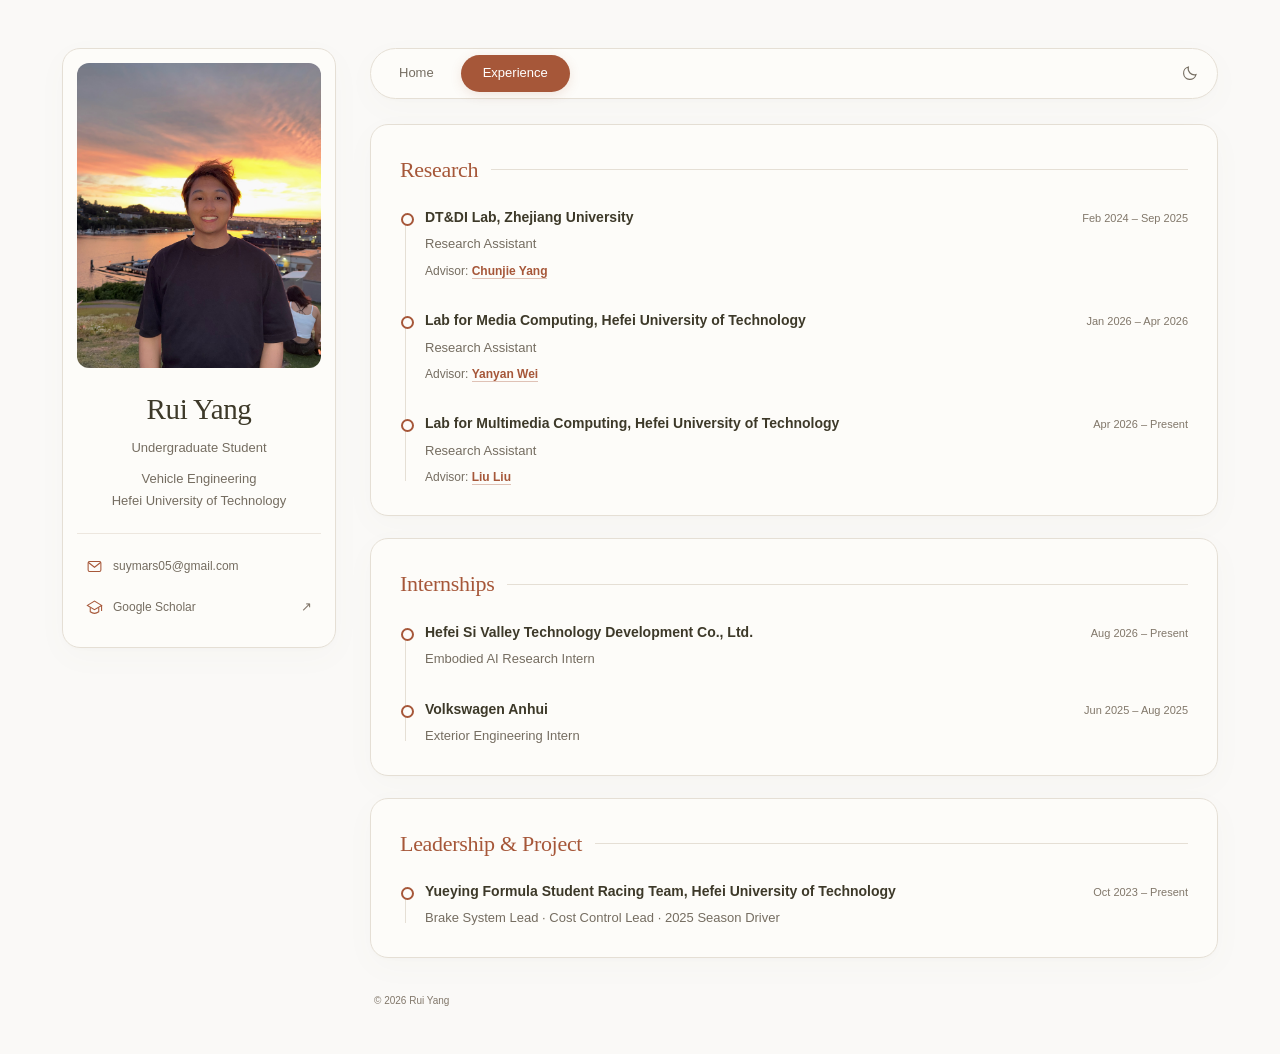
==== experience.html @ cf35a3ba "Add files via upload" ====
<!doctype html>
<html lang="en" data-theme="light">
<head><meta charset="utf-8"><meta name="viewport" content="width=device-width, initial-scale=1"><meta name="description" content="Rui Yang, a Vehicle Engineering undergraduate at Hefei University of Technology, working on humanoid robotics, whole-body control and embodied intelligence."><meta name="theme-color" content="#faf9f7"><title>Rui Yang | Experience</title><link rel="icon" href="assets/favicon.svg" type="image/svg+xml"><link rel="stylesheet" href="assets/rui.css"><script src="assets/app.js" defer></script></head>
<body><a class="skip-link" href="#main">Skip to content</a><div class="site-layout">
<aside class="sidebar" aria-label="About Rui Yang"><div class="profile-card"><img class="portrait" src="assets/rui-yang.jpg" alt="Rui Yang at sunset" width="3024" height="4032"><h1>Rui Yang</h1><p class="profile-role">Undergraduate Student</p><p class="profile-affiliation">Vehicle Engineering<br>Hefei University of Technology</p><div class="profile-links"><a href="mailto:suymars05@gmail.com"><svg viewBox="0 0 24 24" fill="none" stroke="currentColor" stroke-width="1.5" aria-hidden="true"><rect x="3" y="5" width="18" height="14" rx="2"/><path d="m3 6 9 7 9-7"/></svg><span>suymars05@gmail.com</span></a><a href="https://scholar.google.com/citations?hl=en&amp;user=213I5AwAAAAJ" target="_blank" rel="noopener"><svg viewBox="0 0 24 24" fill="none" stroke="currentColor" stroke-width="1.5" aria-hidden="true"><path d="m2 9 10-6 10 6-10 6-10-6Z"/><path d="M6 12v6c4 3 8 3 12 0v-6M22 9v8"/></svg><span>Google Scholar</span><span class="link-arrow" aria-hidden="true">↗</span></a></div></div></aside>
<div class="main-column"><nav class="page-nav" aria-label="Main navigation"><a href="index.html" >Home</a><a href="experience.html" aria-current="page">Experience</a><button id="themeToggle" aria-label="Toggle dark theme" aria-pressed="false" title="Toggle color theme"><svg viewBox="0 0 24 24" fill="none" stroke="currentColor" stroke-width="1.5" aria-hidden="true"><path d="M20 14.2A8.4 8.4 0 0 1 9.8 4a8.4 8.4 0 1 0 10.2 10.2Z"/></svg></button></nav>
<main id="main"><section class="module" id="research"><h2>Research</h2><div class="timeline"><article class="timeline-item"><div class="entry-heading"><h3>DT&amp;DI Lab, Zhejiang University</h3><span class="date">Feb 2024 – Sep 2025</span></div><p class="role">Research Assistant</p><p class="advisor">Advisor: <a href="https://person.zju.edu.cn/cjyang" target="_blank" rel="noopener">Chunjie Yang</a></p></article><article class="timeline-item"><div class="entry-heading"><h3>Lab for Media Computing, Hefei University of Technology</h3><span class="date">Jan 2026 – Apr 2026</span></div><p class="role">Research Assistant</p><p class="advisor">Advisor: <a href="https://faculty.hfut.edu.cn/weiyanyan/zh_CN/index.htm" target="_blank" rel="noopener">Yanyan Wei</a></p></article><article class="timeline-item"><div class="entry-heading"><h3>Lab for Multimedia Computing, Hefei University of Technology</h3><span class="date">Apr 2026 – Present</span></div><p class="role">Research Assistant</p><p class="advisor">Advisor: <a href="https://hfut-liuliu.com/" target="_blank" rel="noopener">Liu Liu</a></p></article></div></section><section class="module" id="internships"><h2>Internships</h2><div class="timeline"><article class="timeline-item"><div class="entry-heading"><h3>Hefei Si Valley Technology Development Co., Ltd.</h3><span class="date">Aug 2026 – Present</span></div><p class="role">Embodied AI Research Intern</p></article><article class="timeline-item"><div class="entry-heading"><h3>Volkswagen Anhui</h3><span class="date">Jun 2025 – Aug 2025</span></div><p class="role">Exterior Engineering Intern</p></article></div></section><section class="module" id="leadership"><h2>Leadership &amp; Project</h2><div class="timeline"><article class="timeline-item"><div class="entry-heading"><h3>Yueying Formula Student Racing Team, Hefei University of Technology</h3><span class="date">Oct 2023 – Present</span></div><p class="role">Brake System Lead · Cost Control Lead · 2025 Season Driver</p></article></div></section></main><footer><span>© 2026 Rui Yang</span></footer></div></div></body></html>
---- assets/rui.css ----
/* Personal homepage based on Luka Homepage; layout inspired by jinghanyang.com. */
:root{color-scheme:light;--bg:#faf9f7;--surface:#fdfcf9;--ink:#3d3929;--soft:#756d61;--faint:#81776a;--line:#e5dfd5;--line-soft:#ede7df;--accent:#a65739;--link:#a65739;--heading:#a65739;--active:#a65739;--wash:#f1eee7;--shadow:0 2px 3px #3d392903,0 9px 30px #8b735508}
[data-theme=dark]{color-scheme:dark;--bg:#1a1917;--surface:#22211e;--ink:#d1cec7;--soft:#b5ac9e;--faint:#aaa092;--line:#3e3932;--line-soft:#332f29;--accent:#e9a07c;--link:#e9a07c;--heading:#e9a07c;--active:#a65739;--wash:#2d2923;--shadow:0 3px 20px #00000012}
*{box-sizing:border-box}html{scroll-behavior:smooth}body{margin:0;background:var(--bg);color:var(--ink);font-family:Inter,-apple-system,BlinkMacSystemFont,"Segoe UI",sans-serif;font-size:15px;line-height:1.75;-webkit-font-smoothing:antialiased;transition:background .2s,color .2s}a{color:var(--link);text-decoration:none;transition:color .18s,background .18s}a:hover{color:var(--ink)}button{font:inherit;cursor:pointer}a:focus-visible,button:focus-visible{outline:2px solid var(--heading);outline-offset:4px}svg{display:block}.site-layout{display:grid;grid-template-columns:274px minmax(0,1fr);gap:34px;max-width:1220px;padding:48px 32px 30px;margin:0 auto;align-items:start}.sidebar{position:sticky;top:40px}.profile-card{padding:14px 14px 20px;border:1px solid var(--line);border-radius:18px;background:var(--surface);box-shadow:var(--shadow);text-align:center}.portrait{width:100%;height:auto;aspect-ratio:4/5;object-fit:cover;object-position:center 48%;display:block;border-radius:12px}.profile-card h1{font-size:24px;font-weight:600;letter-spacing:-.4px;line-height:1.4;margin:21px 0 7px}.profile-role{font-size:13px;color:var(--soft);margin:0}.profile-affiliation{font-size:13px;color:var(--soft);line-height:1.65;margin:9px 0 0}.profile-links{border-top:1px solid var(--line-soft);display:flex;flex-direction:column;gap:3px;margin-top:22px;padding-top:14px;text-align:left}.profile-links>a{display:flex;align-items:center;gap:10px;padding:8px 9px;border-radius:8px;color:var(--soft);font-size:12px}.profile-links>a:hover{background:var(--wash);color:var(--ink)}.profile-links svg{width:17px;height:17px;flex:none;color:var(--accent)}.link-arrow{margin-left:auto;font-size:13px;color:var(--faint)}.main-column{min-width:0}.page-nav{display:flex;align-items:center;gap:5px;padding:6px;margin-bottom:25px;border-radius:999px;border:1px solid var(--line);background:var(--surface);box-shadow:var(--shadow);position:sticky;top:20px;z-index:10}.page-nav>a{padding:8px 22px;line-height:1.6;border-radius:999px;font-size:13px;font-weight:500;color:var(--soft)}.page-nav>a:hover{background:var(--wash)}.page-nav>a[aria-current=page]{background:var(--active);color:#fff;box-shadow:0 3px 12px #a6573925}#themeToggle{display:grid;place-items:center;margin-left:auto;width:36px;height:36px;background:transparent;border:0;border-radius:50%;color:var(--soft);margin-right:3px}#themeToggle:hover{background:var(--wash)}#themeToggle svg{width:18px;height:18px}.module{padding:27px 29px;margin-bottom:22px;border:1px solid var(--line);border-radius:18px;background:var(--surface);box-shadow:var(--shadow);animation:rise .4s both}.module:nth-child(2){animation-delay:.05s}.module:nth-child(3){animation-delay:.1s}.module h2{display:flex;align-items:center;gap:13px;color:var(--heading);text-transform:uppercase;font-size:12px;font-weight:650;letter-spacing:.11em;margin:0 0 19px;line-height:1.6}.module h2:after{content:"";height:1px;background:var(--line);flex:1}.module p{margin:0 0 14px;color:var(--soft);font-size:14px}.module p:last-child{margin-bottom:0}.module .lead{font-size:17px;line-height:1.7;color:var(--ink);font-weight:500;letter-spacing:-.15px;margin-bottom:17px}.module p a,.advisor a{font-weight:550;border-bottom:1px solid color-mix(in srgb,var(--link) 35%,transparent)}.module p a:hover,.advisor a:hover{background:var(--wash);border-bottom-color:var(--link)}.education-row{display:flex;align-items:center;gap:22px}.university-logo{width:78px;aspect-ratio:1;flex:none;display:grid;place-items:center;overflow:hidden;padding:4px;border-radius:50%;background:white}.university-logo img{display:block;width:100%;height:auto}.education-body{flex:1;min-width:0}.education-heading{display:flex;align-items:baseline;justify-content:space-between;gap:12px;flex-wrap:wrap}.education-heading h3{font-size:15px;line-height:1.55;margin:0 0 3px;font-weight:600}.date{font-size:11px;color:var(--faint);white-space:nowrap;line-height:1.7}.education-body p{font-size:13px;margin:5px 0}.publication{display:flex;align-items:flex-start;gap:19px;border:1px solid var(--line-soft);border-radius:12px;padding:18px;transition:transform .2s,border-color .2s,box-shadow .2s}.publication:hover{transform:translateX(3px);border-color:var(--accent);box-shadow:var(--shadow)}.paper-figure{width:208px;height:135px;flex:none;border:1px solid var(--line);border-radius:8px;display:flex;align-items:center;justify-content:center;padding:7px;background:white;overflow:hidden}.paper-figure img{width:100%;height:100%;object-fit:contain}.paper-body{flex:1;min-width:0}.paper-body h3{font-size:14px;font-weight:600;line-height:1.6;margin:0 0 9px}.paper-body .authors{font-size:12px;line-height:1.7;margin:0 0 5px}.authors strong{font-weight:650;color:var(--ink)}.paper-body .paper-venue{font-size:11px;line-height:1.7;color:var(--faint);margin:0 0 9px}.paper-meta{display:flex;align-items:center;gap:13px;flex-wrap:wrap;font-size:12px}.venue-badge{background:var(--wash);color:var(--accent);font-size:10px;letter-spacing:.03em;font-weight:600;line-height:1.7;padding:3px 10px;border-radius:30px}.paper-body .contribution{margin:9px 0 0;font-size:10px;color:var(--faint)}.timeline{position:relative;padding-left:25px}.timeline:before{content:"";position:absolute;left:5px;top:7px;bottom:7px;width:1px;background:var(--line)}.timeline-item{position:relative;padding:0 0 27px}.timeline-item:last-child{padding-bottom:0}.timeline-item:before{content:"";position:absolute;left:-24px;top:7px;width:9px;height:9px;border:2px solid var(--accent);border-radius:50%;background:var(--surface);transition:transform .2s,background .2s}.timeline-item:hover:before{transform:scale(1.2);background:var(--accent)}.entry-heading{display:flex;justify-content:space-between;align-items:baseline;gap:14px}.entry-heading h3{margin:0;font-size:14px;line-height:1.6;font-weight:600}.entry-heading .date{flex:none}.timeline-item .role{font-size:13px;margin:5px 0 0}.timeline-item .advisor{font-size:12px;margin:5px 0 0}footer{display:flex;flex-wrap:wrap;justify-content:space-between;gap:9px;color:var(--faint);font-size:10px;padding:12px 4px 14px}.credit{font-size:9px}footer a{color:var(--faint)}.skip-link{position:fixed;top:-90px;left:20px;padding:10px 18px;background:var(--surface);z-index:30}.skip-link:focus{top:10px}@keyframes rise{from{opacity:0;transform:translateY(10px)}to{opacity:1;transform:none}}
@media(max-width:1080px){.site-layout{grid-template-columns:240px minmax(0,1fr);gap:25px;padding:35px 25px}.module{padding:24px}.publication{gap:16px;padding:15px}.paper-figure{width:158px;height:115px}.entry-heading{display:block}.entry-heading .date{display:block;margin-top:3px}.profile-links>a{font-size:11px;gap:8px}}
@media(max-width:800px){.site-layout{grid-template-columns:210px minmax(0,1fr);gap:20px;padding:28px 20px}.module{padding:22px}.publication{flex-direction:column}.paper-figure{width:100%;height:auto;aspect-ratio:2.55}.profile-card{padding:11px}.profile-links>a{font-size:10px;padding:8px 4px}.profile-card h1{font-size:22px}.profile-role,.profile-affiliation{font-size:12px}.education-row{align-items:flex-start;gap:15px}.university-logo{width:62px}.education-heading h3{font-size:14px}}
@media(max-width:650px){.site-layout{display:block;padding:22px 18px 20px}.sidebar{position:static;margin-bottom:21px}.profile-card{display:grid;grid-template-columns:105px minmax(0,1fr);column-gap:20px;padding:17px;text-align:left}.portrait{grid-column:1;grid-row:1/5;align-self:start;height:140px;object-fit:cover;border-radius:10px}.profile-card h1{grid-column:2;margin:0 0 5px;font-size:23px}.profile-role{grid-column:2;font-size:11px}.profile-affiliation{grid-column:2;font-size:11px;margin:6px 0 0}.profile-links{grid-column:1/-1;margin-top:17px;padding-top:12px;gap:4px;flex-direction:row;justify-content:space-between;flex-wrap:wrap}.profile-links>a{font-size:11px;padding:6px;gap:8px}.profile-links svg{width:16px;height:16px}.link-arrow{display:none}.page-nav{top:12px;margin-bottom:19px}.page-nav>a{padding:8px 18px;font-size:12px}.module{padding:22px;margin-bottom:18px;border-radius:14px}.module h2{font-size:11px;letter-spacing:.09em;margin-bottom:17px}.module .lead{font-size:16px}.module p{font-size:13px}.publication{padding:14px;gap:16px}.paper-figure{max-width:100%;height:auto;aspect-ratio:2.55}.paper-body h3{font-size:14px}.education-row{gap:14px}.university-logo{width:56px}.education-heading .date{font-size:10px}.education-body p{font-size:12px}.entry-heading h3{font-size:13px}.timeline-item .role{font-size:12px}.timeline-item .advisor{font-size:12px}.timeline-item{padding-bottom:25px}.date{font-size:11px}footer{justify-content:center;text-align:center;font-size:10px;padding-top:9px}.credit{width:100%;font-size:9px}}
@media(prefers-reduced-motion:reduce){html{scroll-behavior:auto}*,*:before,*:after{animation:none!important;transition:none!important}}

/* Original warm Luka palette and editorial typography, with the two-page layout retained. */
.profile-card h1{font-family:Georgia,"Times New Roman",serif;font-size:29px;font-weight:400}
.module h2{font-family:Georgia,"Times New Roman",serif;text-transform:none;font-size:22px;font-weight:400;letter-spacing:-.3px}
.home-page .site-layout{max-width:1480px;grid-template-columns:250px minmax(0,1fr) 236px;column-gap:28px;row-gap:0}
.news-rail{position:sticky;top:40px;min-width:0}
.news-card{background:var(--surface);border:1px solid var(--line);border-radius:18px;padding:22px 18px;box-shadow:var(--shadow)}
.news-card h2{display:flex;align-items:center;gap:10px;margin:0 0 18px;font:400 22px Georgia,"Times New Roman",serif;color:var(--heading)}
.news-dot{display:block;width:7px;height:7px;border-radius:50%;background:var(--accent);box-shadow:0 0 0 4px var(--wash)}
.news-list{padding:0;margin:0;list-style:none;display:grid;gap:12px}
.news-item{padding:15px 13px;background:var(--bg);border:1px solid var(--line);border-left:2px solid var(--line);border-radius:9px;transition:transform .2s,border-color .2s}
.news-item:hover{transform:translateX(3px);border-left-color:var(--accent)}
.news-item time{display:inline-block;color:var(--accent);font-size:10px;font-weight:600;letter-spacing:.03em;background:var(--wash);border:1px solid var(--line);padding:2px 8px;border-radius:20px}
.news-item p{margin:10px 0;color:var(--ink);font-size:12px;line-height:1.7}
.news-item a{font-size:10px;font-weight:500}
.news-item a span{margin-left:5px}.home-footer{grid-column:2/-1}
@media(min-width:1081px) and (max-width:1320px){.home-page .site-layout{grid-template-columns:220px minmax(0,1fr) 210px;gap:22px;padding-left:25px;padding-right:25px}.home-page .module{padding:24px}.home-page .paper-figure{width:160px;height:114px}.home-page .publication{padding:14px;gap:15px}.home-page .profile-links>a{font-size:11px;gap:7px}.news-card{padding:20px 15px}}
@media(max-width:1080px){.home-page .site-layout{grid-template-columns:240px minmax(0,1fr);gap:25px}.news-rail{position:static;grid-column:2}.home-footer{grid-column:2}.news-list{grid-template-columns:1fr}.news-card{margin-top:0}}
@media(max-width:800px){.home-page .site-layout{grid-template-columns:210px minmax(0,1fr);gap:20px}}
@media(max-width:650px){.home-page .site-layout{display:block}.news-rail{margin-top:0;margin-bottom:18px}.news-card{padding:22px;border-radius:14px}.module h2,.news-card h2{font-size:21px}.profile-card h1{font-size:27px}.news-item p{font-size:13px}.news-item a{font-size:11px}}
main section[id]{scroll-margin-top:100px}
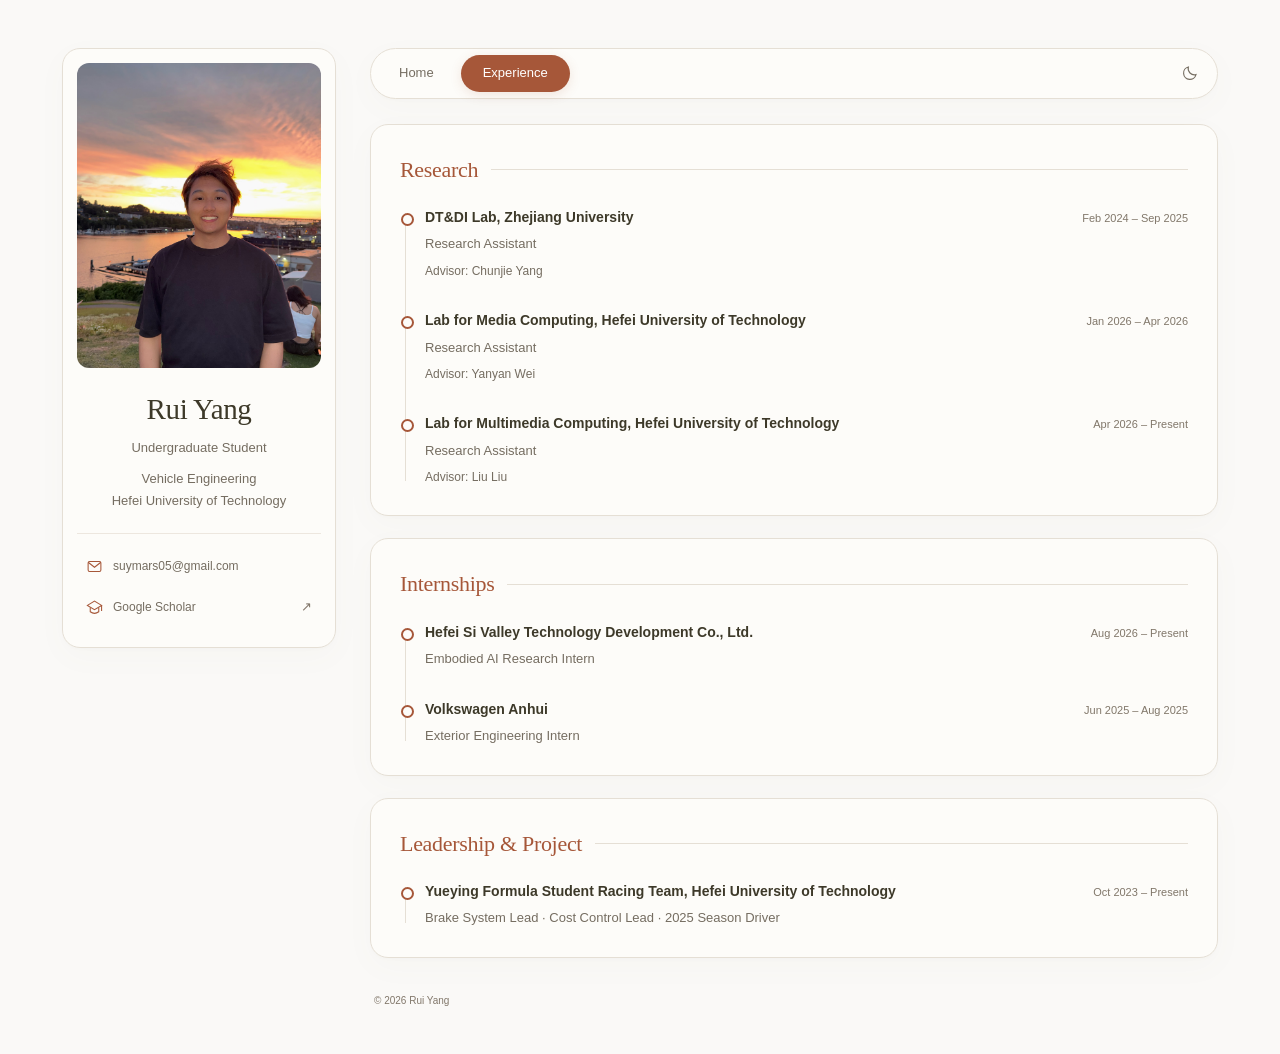
==== commit 7856e382: "Add files via upload" ====
--- a/experience.html
+++ b/experience.html
@@ -1,7 +1,7 @@
 <!doctype html>
 <html lang="en" data-theme="light">
-<head><meta charset="utf-8"><meta name="viewport" content="width=device-width, initial-scale=1"><meta name="description" content="Rui Yang, a Vehicle Engineering undergraduate at Hefei University of Technology, working on humanoid robotics, whole-body control and embodied intelligence."><meta name="theme-color" content="#faf9f7"><title>Rui Yang | Experience</title><link rel="icon" href="assets/favicon.svg" type="image/svg+xml"><link rel="stylesheet" href="assets/rui.css"><script src="assets/app.js" defer></script></head>
+<head><meta charset="utf-8"><meta name="viewport" content="width=device-width, initial-scale=1"><meta name="description" content="Rui Yang, a Vehicle Engineering undergraduate at Hefei University of Technology, working on humanoid robotics, whole-body control and embodied intelligence."><meta name="theme-color" content="#faf9f7"><title>Rui Yang | Experience</title><link rel="icon" href="assets/favicon.svg" type="image/svg+xml"><link rel="stylesheet" href="assets/rui.css?v=fc451cad1fbb"><script src="assets/app.js" defer></script></head>
 <body><a class="skip-link" href="#main">Skip to content</a><div class="site-layout">
 <aside class="sidebar" aria-label="About Rui Yang"><div class="profile-card"><img class="portrait" src="assets/rui-yang.jpg" alt="Rui Yang at sunset" width="3024" height="4032"><h1>Rui Yang</h1><p class="profile-role">Undergraduate Student</p><p class="profile-affiliation">Vehicle Engineering<br>Hefei University of Technology</p><div class="profile-links"><a href="mailto:suymars05@gmail.com"><svg viewBox="0 0 24 24" fill="none" stroke="currentColor" stroke-width="1.5" aria-hidden="true"><rect x="3" y="5" width="18" height="14" rx="2"/><path d="m3 6 9 7 9-7"/></svg><span>suymars05@gmail.com</span></a><a href="https://scholar.google.com/citations?hl=en&amp;user=213I5AwAAAAJ" target="_blank" rel="noopener"><svg viewBox="0 0 24 24" fill="none" stroke="currentColor" stroke-width="1.5" aria-hidden="true"><path d="m2 9 10-6 10 6-10 6-10-6Z"/><path d="M6 12v6c4 3 8 3 12 0v-6M22 9v8"/></svg><span>Google Scholar</span><span class="link-arrow" aria-hidden="true">↗</span></a></div></div></aside>
 <div class="main-column"><nav class="page-nav" aria-label="Main navigation"><a href="index.html" >Home</a><a href="experience.html" aria-current="page">Experience</a><button id="themeToggle" aria-label="Toggle dark theme" aria-pressed="false" title="Toggle color theme"><svg viewBox="0 0 24 24" fill="none" stroke="currentColor" stroke-width="1.5" aria-hidden="true"><path d="M20 14.2A8.4 8.4 0 0 1 9.8 4a8.4 8.4 0 1 0 10.2 10.2Z"/></svg></button></nav>
-<main id="main"><section class="module" id="research"><h2>Research</h2><div class="timeline"><article class="timeline-item"><div class="entry-heading"><h3>DT&amp;DI Lab, Zhejiang University</h3><span class="date">Feb 2024 – Sep 2025</span></div><p class="role">Research Assistant</p><p class="advisor">Advisor: <a href="https://person.zju.edu.cn/cjyang" target="_blank" rel="noopener">Chunjie Yang</a></p></article><article class="timeline-item"><div class="entry-heading"><h3>Lab for Media Computing, Hefei University of Technology</h3><span class="date">Jan 2026 – Apr 2026</span></div><p class="role">Research Assistant</p><p class="advisor">Advisor: <a href="https://faculty.hfut.edu.cn/weiyanyan/zh_CN/index.htm" target="_blank" rel="noopener">Yanyan Wei</a></p></article><article class="timeline-item"><div class="entry-heading"><h3>Lab for Multimedia Computing, Hefei University of Technology</h3><span class="date">Apr 2026 – Present</span></div><p class="role">Research Assistant</p><p class="advisor">Advisor: <a href="https://hfut-liuliu.com/" target="_blank" rel="noopener">Liu Liu</a></p></article></div></section><section class="module" id="internships"><h2>Internships</h2><div class="timeline"><article class="timeline-item"><div class="entry-heading"><h3>Hefei Si Valley Technology Development Co., Ltd.</h3><span class="date">Aug 2026 – Present</span></div><p class="role">Embodied AI Research Intern</p></article><article class="timeline-item"><div class="entry-heading"><h3>Volkswagen Anhui</h3><span class="date">Jun 2025 – Aug 2025</span></div><p class="role">Exterior Engineering Intern</p></article></div></section><section class="module" id="leadership"><h2>Leadership &amp; Project</h2><div class="timeline"><article class="timeline-item"><div class="entry-heading"><h3>Yueying Formula Student Racing Team, Hefei University of Technology</h3><span class="date">Oct 2023 – Present</span></div><p class="role">Brake System Lead · Cost Control Lead · 2025 Season Driver</p></article></div></section></main><footer><span>© 2026 Rui Yang</span></footer></div></div></body></html>+<main id="main"><section class="module" id="research"><h2>Research</h2><div class="timeline"><article class="timeline-item"><div class="entry-heading"><h3>DT&amp;DI Lab, Zhejiang University</h3><span class="date">Feb 2024 – Sep 2025</span></div><p class="role">Research Assistant</p><p class="advisor">Advisor: <a href="https://person.zju.edu.cn/cjyang" target="_blank" rel="noopener">Chunjie Yang</a></p></article><article class="timeline-item"><div class="entry-heading"><h3>Lab for Media Computing, Hefei University of Technology</h3><span class="date">Jan 2026 – Apr 2026</span></div><p class="role">Research Assistant</p><p class="advisor">Advisor: <a href="https://faculty.hfut.edu.cn/weiyanyan/zh_CN/index.htm" target="_blank" rel="noopener">Yanyan Wei</a></p></article><article class="timeline-item"><div class="entry-heading"><h3>Lab for Multimedia Computing, Hefei University of Technology</h3><span class="date">Apr 2026 – Present</span></div><p class="role">Research Assistant</p><p class="advisor">Advisor: <a href="https://hfut-liuliu.com/" target="_blank" rel="noopener">Liu Liu</a></p></article></div></section><section class="module" id="internships"><h2>Internships</h2><div class="timeline"><article class="timeline-item"><div class="entry-heading"><h3>Hefei Si Valley Technology Development Co., Ltd.</h3><span class="date">Aug 2026 – Present</span></div><p class="role">Embodied AI Research Intern</p></article><article class="timeline-item"><div class="entry-heading"><h3>Volkswagen Anhui</h3><span class="date">Jun 2025 – Aug 2025</span></div><p class="role">Exterior Engineering Intern</p></article></div></section><section class="module" id="leadership"><h2>Leadership &amp; Project</h2><div class="timeline"><article class="timeline-item"><div class="entry-heading"><h3>Yueying Formula Student Racing Team, Hefei University of Technology</h3><span class="date">Oct 2023 – Present</span></div><p class="role">Brake System Lead · Cost Control Lead · 2025 Season Driver</p></article></div></section></main><footer><span>© 2026 Rui Yang</span></footer></div></div></body></html>
--- a/assets/rui.css
+++ b/assets/rui.css
@@ -1,7 +1,7 @@
 /* Personal homepage based on Luka Homepage; layout inspired by jinghanyang.com. */
 :root{color-scheme:light;--bg:#faf9f7;--surface:#fdfcf9;--ink:#3d3929;--soft:#756d61;--faint:#81776a;--line:#e5dfd5;--line-soft:#ede7df;--accent:#a65739;--link:#a65739;--heading:#a65739;--active:#a65739;--wash:#f1eee7;--shadow:0 2px 3px #3d392903,0 9px 30px #8b735508}
 [data-theme=dark]{color-scheme:dark;--bg:#1a1917;--surface:#22211e;--ink:#d1cec7;--soft:#b5ac9e;--faint:#aaa092;--line:#3e3932;--line-soft:#332f29;--accent:#e9a07c;--link:#e9a07c;--heading:#e9a07c;--active:#a65739;--wash:#2d2923;--shadow:0 3px 20px #00000012}
-*{box-sizing:border-box}html{scroll-behavior:smooth}body{margin:0;background:var(--bg);color:var(--ink);font-family:Inter,-apple-system,BlinkMacSystemFont,"Segoe UI",sans-serif;font-size:15px;line-height:1.75;-webkit-font-smoothing:antialiased;transition:background .2s,color .2s}a{color:var(--link);text-decoration:none;transition:color .18s,background .18s}a:hover{color:var(--ink)}button{font:inherit;cursor:pointer}a:focus-visible,button:focus-visible{outline:2px solid var(--heading);outline-offset:4px}svg{display:block}.site-layout{display:grid;grid-template-columns:274px minmax(0,1fr);gap:34px;max-width:1220px;padding:48px 32px 30px;margin:0 auto;align-items:start}.sidebar{position:sticky;top:40px}.profile-card{padding:14px 14px 20px;border:1px solid var(--line);border-radius:18px;background:var(--surface);box-shadow:var(--shadow);text-align:center}.portrait{width:100%;height:auto;aspect-ratio:4/5;object-fit:cover;object-position:center 48%;display:block;border-radius:12px}.profile-card h1{font-size:24px;font-weight:600;letter-spacing:-.4px;line-height:1.4;margin:21px 0 7px}.profile-role{font-size:13px;color:var(--soft);margin:0}.profile-affiliation{font-size:13px;color:var(--soft);line-height:1.65;margin:9px 0 0}.profile-links{border-top:1px solid var(--line-soft);display:flex;flex-direction:column;gap:3px;margin-top:22px;padding-top:14px;text-align:left}.profile-links>a{display:flex;align-items:center;gap:10px;padding:8px 9px;border-radius:8px;color:var(--soft);font-size:12px}.profile-links>a:hover{background:var(--wash);color:var(--ink)}.profile-links svg{width:17px;height:17px;flex:none;color:var(--accent)}.link-arrow{margin-left:auto;font-size:13px;color:var(--faint)}.main-column{min-width:0}.page-nav{display:flex;align-items:center;gap:5px;padding:6px;margin-bottom:25px;border-radius:999px;border:1px solid var(--line);background:var(--surface);box-shadow:var(--shadow);position:sticky;top:20px;z-index:10}.page-nav>a{padding:8px 22px;line-height:1.6;border-radius:999px;font-size:13px;font-weight:500;color:var(--soft)}.page-nav>a:hover{background:var(--wash)}.page-nav>a[aria-current=page]{background:var(--active);color:#fff;box-shadow:0 3px 12px #a6573925}#themeToggle{display:grid;place-items:center;margin-left:auto;width:36px;height:36px;background:transparent;border:0;border-radius:50%;color:var(--soft);margin-right:3px}#themeToggle:hover{background:var(--wash)}#themeToggle svg{width:18px;height:18px}.module{padding:27px 29px;margin-bottom:22px;border:1px solid var(--line);border-radius:18px;background:var(--surface);box-shadow:var(--shadow);animation:rise .4s both}.module:nth-child(2){animation-delay:.05s}.module:nth-child(3){animation-delay:.1s}.module h2{display:flex;align-items:center;gap:13px;color:var(--heading);text-transform:uppercase;font-size:12px;font-weight:650;letter-spacing:.11em;margin:0 0 19px;line-height:1.6}.module h2:after{content:"";height:1px;background:var(--line);flex:1}.module p{margin:0 0 14px;color:var(--soft);font-size:14px}.module p:last-child{margin-bottom:0}.module .lead{font-size:17px;line-height:1.7;color:var(--ink);font-weight:500;letter-spacing:-.15px;margin-bottom:17px}.module p a,.advisor a{font-weight:550;border-bottom:1px solid color-mix(in srgb,var(--link) 35%,transparent)}.module p a:hover,.advisor a:hover{background:var(--wash);border-bottom-color:var(--link)}.education-row{display:flex;align-items:center;gap:22px}.university-logo{width:78px;aspect-ratio:1;flex:none;display:grid;place-items:center;overflow:hidden;padding:4px;border-radius:50%;background:white}.university-logo img{display:block;width:100%;height:auto}.education-body{flex:1;min-width:0}.education-heading{display:flex;align-items:baseline;justify-content:space-between;gap:12px;flex-wrap:wrap}.education-heading h3{font-size:15px;line-height:1.55;margin:0 0 3px;font-weight:600}.date{font-size:11px;color:var(--faint);white-space:nowrap;line-height:1.7}.education-body p{font-size:13px;margin:5px 0}.publication{display:flex;align-items:flex-start;gap:19px;border:1px solid var(--line-soft);border-radius:12px;padding:18px;transition:transform .2s,border-color .2s,box-shadow .2s}.publication:hover{transform:translateX(3px);border-color:var(--accent);box-shadow:var(--shadow)}.paper-figure{width:208px;height:135px;flex:none;border:1px solid var(--line);border-radius:8px;display:flex;align-items:center;justify-content:center;padding:7px;background:white;overflow:hidden}.paper-figure img{width:100%;height:100%;object-fit:contain}.paper-body{flex:1;min-width:0}.paper-body h3{font-size:14px;font-weight:600;line-height:1.6;margin:0 0 9px}.paper-body .authors{font-size:12px;line-height:1.7;margin:0 0 5px}.authors strong{font-weight:650;color:var(--ink)}.paper-body .paper-venue{font-size:11px;line-height:1.7;color:var(--faint);margin:0 0 9px}.paper-meta{display:flex;align-items:center;gap:13px;flex-wrap:wrap;font-size:12px}.venue-badge{background:var(--wash);color:var(--accent);font-size:10px;letter-spacing:.03em;font-weight:600;line-height:1.7;padding:3px 10px;border-radius:30px}.paper-body .contribution{margin:9px 0 0;font-size:10px;color:var(--faint)}.timeline{position:relative;padding-left:25px}.timeline:before{content:"";position:absolute;left:5px;top:7px;bottom:7px;width:1px;background:var(--line)}.timeline-item{position:relative;padding:0 0 27px}.timeline-item:last-child{padding-bottom:0}.timeline-item:before{content:"";position:absolute;left:-24px;top:7px;width:9px;height:9px;border:2px solid var(--accent);border-radius:50%;background:var(--surface);transition:transform .2s,background .2s}.timeline-item:hover:before{transform:scale(1.2);background:var(--accent)}.entry-heading{display:flex;justify-content:space-between;align-items:baseline;gap:14px}.entry-heading h3{margin:0;font-size:14px;line-height:1.6;font-weight:600}.entry-heading .date{flex:none}.timeline-item .role{font-size:13px;margin:5px 0 0}.timeline-item .advisor{font-size:12px;margin:5px 0 0}footer{display:flex;flex-wrap:wrap;justify-content:space-between;gap:9px;color:var(--faint);font-size:10px;padding:12px 4px 14px}.credit{font-size:9px}footer a{color:var(--faint)}.skip-link{position:fixed;top:-90px;left:20px;padding:10px 18px;background:var(--surface);z-index:30}.skip-link:focus{top:10px}@keyframes rise{from{opacity:0;transform:translateY(10px)}to{opacity:1;transform:none}}
+*{box-sizing:border-box}html{scroll-behavior:smooth}body{margin:0;background:var(--bg);color:var(--ink);font-family:Inter,-apple-system,BlinkMacSystemFont,"Segoe UI",sans-serif;font-size:15px;line-height:1.75;-webkit-font-smoothing:antialiased;transition:background .2s,color .2s}a{color:var(--link);text-decoration:none;transition:color .18s,background .18s}a:hover{color:var(--ink)}button{font:inherit;cursor:pointer}a:focus-visible,button:focus-visible{outline:2px solid var(--heading);outline-offset:4px}svg{display:block}.site-layout{display:grid;grid-template-columns:274px minmax(0,1fr);gap:34px;max-width:1220px;padding:48px 32px 30px;margin:0 auto;align-items:start}.sidebar{position:sticky;top:40px}.profile-card{padding:14px 14px 20px;border:1px solid var(--line);border-radius:18px;background:var(--surface);box-shadow:var(--shadow);text-align:center}.portrait{width:100%;height:auto;aspect-ratio:4/5;object-fit:cover;object-position:center 48%;display:block;border-radius:12px}.profile-card h1{font-size:24px;font-weight:600;letter-spacing:-.4px;line-height:1.4;margin:21px 0 7px}.profile-role{font-size:13px;color:var(--soft);margin:0}.profile-affiliation{font-size:13px;color:var(--soft);line-height:1.65;margin:9px 0 0}.profile-links{border-top:1px solid var(--line-soft);display:flex;flex-direction:column;gap:3px;margin-top:22px;padding-top:14px;text-align:left}.profile-links>a{display:flex;align-items:center;gap:10px;padding:8px 9px;border-radius:8px;color:var(--soft);font-size:12px}.profile-links>a:hover{background:var(--wash);color:var(--ink)}.profile-links svg{width:17px;height:17px;flex:none;color:var(--accent)}.link-arrow{margin-left:auto;font-size:13px;color:var(--faint)}.main-column{min-width:0}.page-nav{display:flex;align-items:center;gap:5px;padding:6px;margin-bottom:25px;border-radius:999px;border:1px solid var(--line);background:var(--surface);box-shadow:var(--shadow);position:sticky;top:20px;z-index:10}.page-nav>a{padding:8px 22px;line-height:1.6;border-radius:999px;font-size:13px;font-weight:500;color:var(--soft)}.page-nav>a:hover{background:var(--wash)}.page-nav>a[aria-current=page]{background:var(--active);color:#fff;box-shadow:0 3px 12px #a6573925}#themeToggle{display:grid;place-items:center;margin-left:auto;width:36px;height:36px;background:transparent;border:0;border-radius:50%;color:var(--soft);margin-right:3px}#themeToggle:hover{background:var(--wash)}#themeToggle svg{width:18px;height:18px}.module{padding:27px 29px;margin-bottom:22px;border:1px solid var(--line);border-radius:18px;background:var(--surface);box-shadow:var(--shadow);animation:rise .4s both}.module:nth-child(2){animation-delay:.05s}.module:nth-child(3){animation-delay:.1s}.module h2{display:flex;align-items:center;gap:13px;color:var(--heading);text-transform:uppercase;font-size:12px;font-weight:650;letter-spacing:.11em;margin:0 0 19px;line-height:1.6}.module h2:after{content:"";height:1px;background:var(--line);flex:1}.module p{margin:0 0 14px;color:var(--soft);font-size:14px}.module p:last-child{margin-bottom:0}.module .lead{font-size:17px;line-height:1.7;color:var(--ink);font-weight:500;letter-spacing:-.15px;margin-bottom:17px}.module p a,.advisor a{color:inherit;font-weight:inherit;border-bottom:0;text-decoration:none;text-underline-offset:.18em}.module p a:hover,.advisor a:hover,.module p a:focus-visible,.advisor a:focus-visible{color:var(--link);background:transparent;text-decoration:underline}.education-row{display:flex;align-items:center;gap:22px}.university-logo{width:78px;aspect-ratio:1;flex:none;display:grid;place-items:center;overflow:hidden;padding:4px;border-radius:50%;background:white}.university-logo img{display:block;width:100%;height:auto}.education-body{flex:1;min-width:0}.education-heading{display:flex;align-items:baseline;justify-content:space-between;gap:12px;flex-wrap:wrap}.education-heading h3{font-size:15px;line-height:1.55;margin:0 0 3px;font-weight:600}.date{font-size:11px;color:var(--faint);white-space:nowrap;line-height:1.7}.education-body p{font-size:13px;margin:5px 0}.publication{display:flex;align-items:flex-start;gap:19px;border:1px solid var(--line-soft);border-radius:12px;padding:18px;transition:transform .2s,border-color .2s,box-shadow .2s}.publication:hover{transform:translateX(3px);border-color:var(--accent);box-shadow:var(--shadow)}.paper-figure{width:208px;height:135px;flex:none;border:1px solid var(--line);border-radius:8px;display:flex;align-items:center;justify-content:center;padding:7px;background:white;overflow:hidden}.paper-figure img{width:100%;height:100%;object-fit:contain}.paper-body{flex:1;min-width:0}.paper-body h3{font-size:14px;font-weight:600;line-height:1.6;margin:0 0 9px}.paper-body .authors{font-size:12px;line-height:1.7;margin:0 0 5px}.authors strong{font-weight:650;color:var(--ink)}.paper-body .paper-venue{font-size:11px;line-height:1.7;color:var(--faint);margin:0 0 9px}.paper-meta{display:flex;align-items:center;gap:13px;flex-wrap:wrap;font-size:12px}.venue-badge{background:var(--wash);color:var(--accent);font-size:10px;letter-spacing:.03em;font-weight:600;line-height:1.7;padding:3px 10px;border-radius:30px}.paper-body .contribution{margin:9px 0 0;font-size:10px;color:var(--faint)}.timeline{position:relative;padding-left:25px}.timeline:before{content:"";position:absolute;left:5px;top:7px;bottom:7px;width:1px;background:var(--line)}.timeline-item{position:relative;padding:0 0 27px}.timeline-item:last-child{padding-bottom:0}.timeline-item:before{content:"";position:absolute;left:-24px;top:7px;width:9px;height:9px;border:2px solid var(--accent);border-radius:50%;background:var(--surface);transition:transform .2s,background .2s}.timeline-item:hover:before{transform:scale(1.2);background:var(--accent)}.entry-heading{display:flex;justify-content:space-between;align-items:baseline;gap:14px}.entry-heading h3{margin:0;font-size:14px;line-height:1.6;font-weight:600}.entry-heading .date{flex:none}.timeline-item .role{font-size:13px;margin:5px 0 0}.timeline-item .advisor{font-size:12px;margin:5px 0 0}footer{display:flex;flex-wrap:wrap;justify-content:space-between;gap:9px;color:var(--faint);font-size:10px;padding:12px 4px 14px}.credit{font-size:9px}footer a{color:var(--faint)}.skip-link{position:fixed;top:-90px;left:20px;padding:10px 18px;background:var(--surface);z-index:30}.skip-link:focus{top:10px}@keyframes rise{from{opacity:0;transform:translateY(10px)}to{opacity:1;transform:none}}
 @media(max-width:1080px){.site-layout{grid-template-columns:240px minmax(0,1fr);gap:25px;padding:35px 25px}.module{padding:24px}.publication{gap:16px;padding:15px}.paper-figure{width:158px;height:115px}.entry-heading{display:block}.entry-heading .date{display:block;margin-top:3px}.profile-links>a{font-size:11px;gap:8px}}
 @media(max-width:800px){.site-layout{grid-template-columns:210px minmax(0,1fr);gap:20px;padding:28px 20px}.module{padding:22px}.publication{flex-direction:column}.paper-figure{width:100%;height:auto;aspect-ratio:2.55}.profile-card{padding:11px}.profile-links>a{font-size:10px;padding:8px 4px}.profile-card h1{font-size:22px}.profile-role,.profile-affiliation{font-size:12px}.education-row{align-items:flex-start;gap:15px}.university-logo{width:62px}.education-heading h3{font-size:14px}}
 @media(max-width:650px){.site-layout{display:block;padding:22px 18px 20px}.sidebar{position:static;margin-bottom:21px}.profile-card{display:grid;grid-template-columns:105px minmax(0,1fr);column-gap:20px;padding:17px;text-align:left}.portrait{grid-column:1;grid-row:1/5;align-self:start;height:140px;object-fit:cover;border-radius:10px}.profile-card h1{grid-column:2;margin:0 0 5px;font-size:23px}.profile-role{grid-column:2;font-size:11px}.profile-affiliation{grid-column:2;font-size:11px;margin:6px 0 0}.profile-links{grid-column:1/-1;margin-top:17px;padding-top:12px;gap:4px;flex-direction:row;justify-content:space-between;flex-wrap:wrap}.profile-links>a{font-size:11px;padding:6px;gap:8px}.profile-links svg{width:16px;height:16px}.link-arrow{display:none}.page-nav{top:12px;margin-bottom:19px}.page-nav>a{padding:8px 18px;font-size:12px}.module{padding:22px;margin-bottom:18px;border-radius:14px}.module h2{font-size:11px;letter-spacing:.09em;margin-bottom:17px}.module .lead{font-size:16px}.module p{font-size:13px}.publication{padding:14px;gap:16px}.paper-figure{max-width:100%;height:auto;aspect-ratio:2.55}.paper-body h3{font-size:14px}.education-row{gap:14px}.university-logo{width:56px}.education-heading .date{font-size:10px}.education-body p{font-size:12px}.entry-heading h3{font-size:13px}.timeline-item .role{font-size:12px}.timeline-item .advisor{font-size:12px}.timeline-item{padding-bottom:25px}.date{font-size:11px}footer{justify-content:center;text-align:center;font-size:10px;padding-top:9px}.credit{width:100%;font-size:9px}}
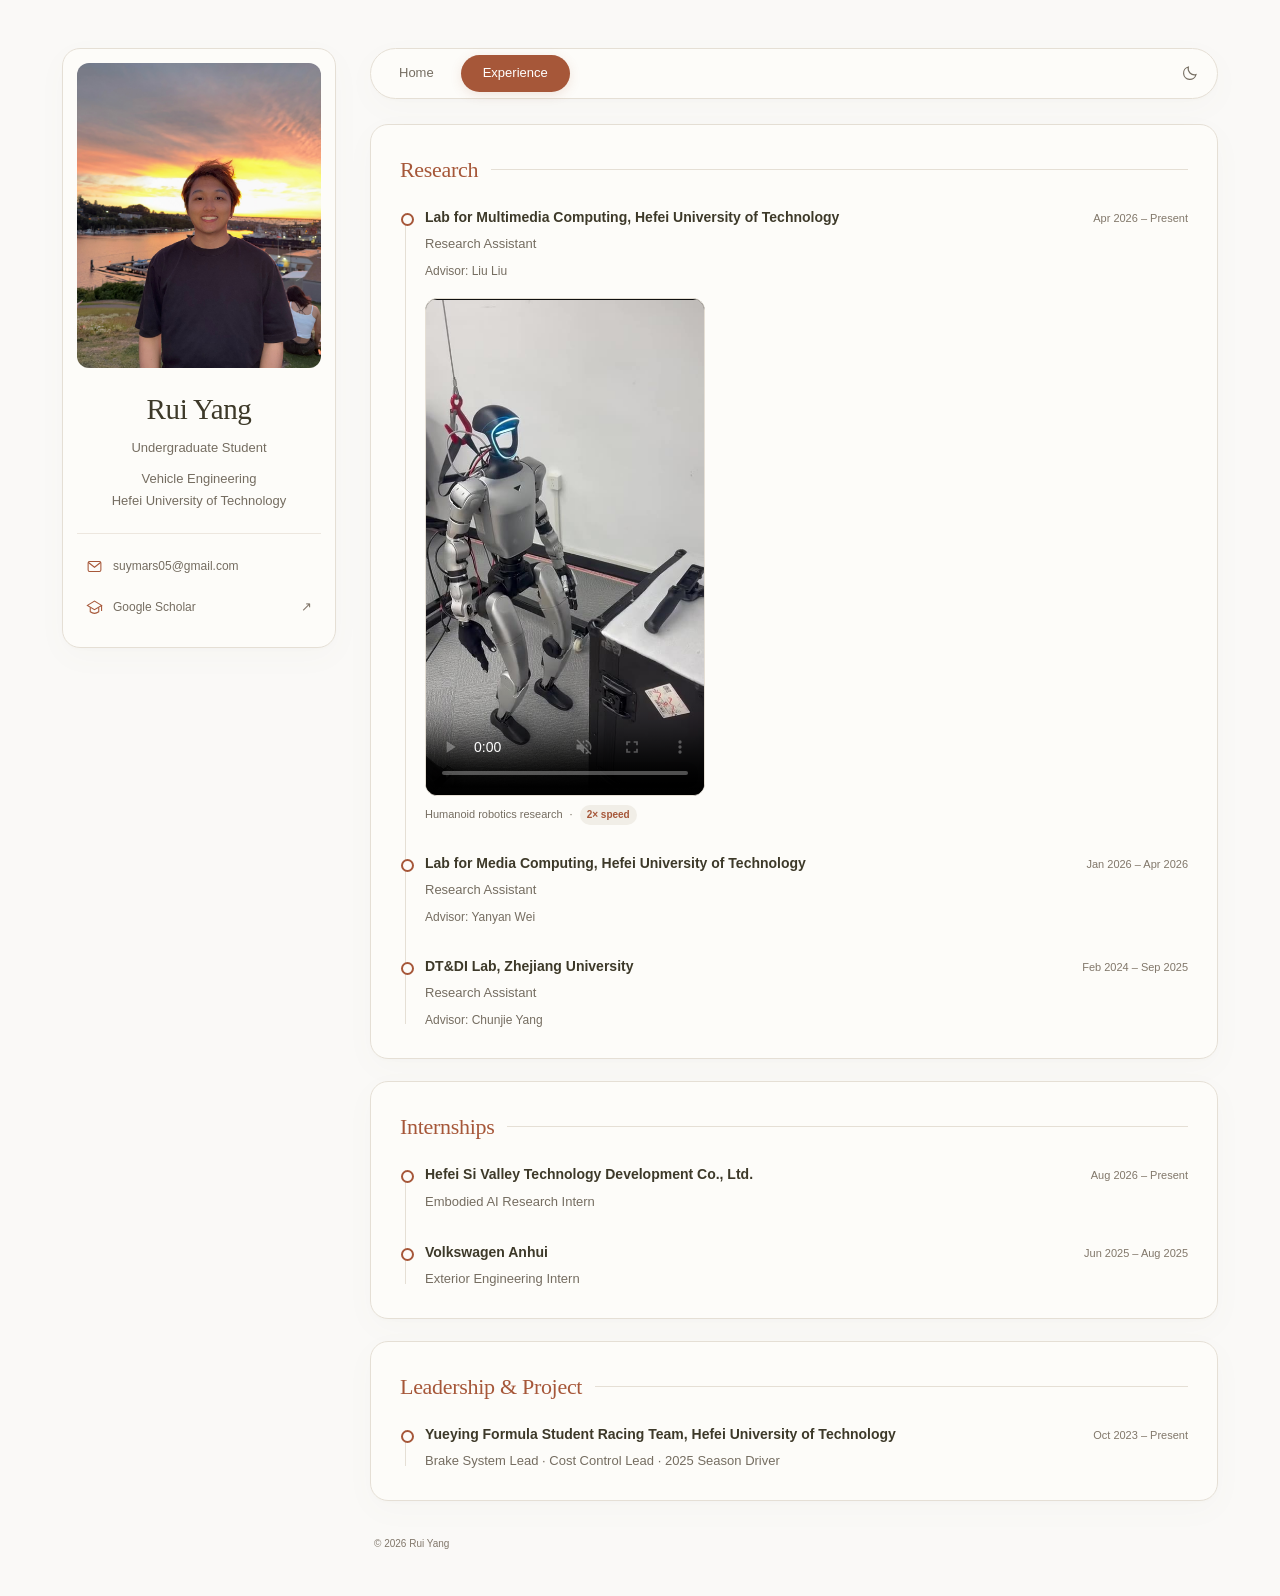
==== commit 800741f8: "Add files via upload" ====
--- a/experience.html
+++ b/experience.html
@@ -1,7 +1,17 @@
 <!doctype html>
 <html lang="en" data-theme="light">
-<head><meta charset="utf-8"><meta name="viewport" content="width=device-width, initial-scale=1"><meta name="description" content="Rui Yang, a Vehicle Engineering undergraduate at Hefei University of Technology, working on humanoid robotics, whole-body control and embodied intelligence."><meta name="theme-color" content="#faf9f7"><title>Rui Yang | Experience</title><link rel="icon" href="assets/favicon.svg" type="image/svg+xml"><link rel="stylesheet" href="assets/rui.css?v=fc451cad1fbb"><script src="assets/app.js" defer></script></head>
+<head><meta charset="utf-8"><meta name="viewport" content="width=device-width, initial-scale=1"><meta name="description" content="Rui Yang, a Vehicle Engineering undergraduate at Hefei University of Technology, working on humanoid robotics, whole-body control and embodied intelligence."><meta name="theme-color" content="#faf9f7"><title>Rui Yang | Experience</title><link rel="icon" href="assets/favicon.svg" type="image/svg+xml"><link rel="stylesheet" href="assets/rui.css?v=no-underline-20261020"><script src="assets/app.js" defer></script><link rel="stylesheet" href="assets/research-video.css?v=20261022"></head>
 <body><a class="skip-link" href="#main">Skip to content</a><div class="site-layout">
 <aside class="sidebar" aria-label="About Rui Yang"><div class="profile-card"><img class="portrait" src="assets/rui-yang.jpg" alt="Rui Yang at sunset" width="3024" height="4032"><h1>Rui Yang</h1><p class="profile-role">Undergraduate Student</p><p class="profile-affiliation">Vehicle Engineering<br>Hefei University of Technology</p><div class="profile-links"><a href="mailto:suymars05@gmail.com"><svg viewBox="0 0 24 24" fill="none" stroke="currentColor" stroke-width="1.5" aria-hidden="true"><rect x="3" y="5" width="18" height="14" rx="2"/><path d="m3 6 9 7 9-7"/></svg><span>suymars05@gmail.com</span></a><a href="https://scholar.google.com/citations?hl=en&amp;user=213I5AwAAAAJ" target="_blank" rel="noopener"><svg viewBox="0 0 24 24" fill="none" stroke="currentColor" stroke-width="1.5" aria-hidden="true"><path d="m2 9 10-6 10 6-10 6-10-6Z"/><path d="M6 12v6c4 3 8 3 12 0v-6M22 9v8"/></svg><span>Google Scholar</span><span class="link-arrow" aria-hidden="true">↗</span></a></div></div></aside>
 <div class="main-column"><nav class="page-nav" aria-label="Main navigation"><a href="index.html" >Home</a><a href="experience.html" aria-current="page">Experience</a><button id="themeToggle" aria-label="Toggle dark theme" aria-pressed="false" title="Toggle color theme"><svg viewBox="0 0 24 24" fill="none" stroke="currentColor" stroke-width="1.5" aria-hidden="true"><path d="M20 14.2A8.4 8.4 0 0 1 9.8 4a8.4 8.4 0 1 0 10.2 10.2Z"/></svg></button></nav>
-<main id="main"><section class="module" id="research"><h2>Research</h2><div class="timeline"><article class="timeline-item"><div class="entry-heading"><h3>DT&amp;DI Lab, Zhejiang University</h3><span class="date">Feb 2024 – Sep 2025</span></div><p class="role">Research Assistant</p><p class="advisor">Advisor: <a href="https://person.zju.edu.cn/cjyang" target="_blank" rel="noopener">Chunjie Yang</a></p></article><article class="timeline-item"><div class="entry-heading"><h3>Lab for Media Computing, Hefei University of Technology</h3><span class="date">Jan 2026 – Apr 2026</span></div><p class="role">Research Assistant</p><p class="advisor">Advisor: <a href="https://faculty.hfut.edu.cn/weiyanyan/zh_CN/index.htm" target="_blank" rel="noopener">Yanyan Wei</a></p></article><article class="timeline-item"><div class="entry-heading"><h3>Lab for Multimedia Computing, Hefei University of Technology</h3><span class="date">Apr 2026 – Present</span></div><p class="role">Research Assistant</p><p class="advisor">Advisor: <a href="https://hfut-liuliu.com/" target="_blank" rel="noopener">Liu Liu</a></p></article></div></section><section class="module" id="internships"><h2>Internships</h2><div class="timeline"><article class="timeline-item"><div class="entry-heading"><h3>Hefei Si Valley Technology Development Co., Ltd.</h3><span class="date">Aug 2026 – Present</span></div><p class="role">Embodied AI Research Intern</p></article><article class="timeline-item"><div class="entry-heading"><h3>Volkswagen Anhui</h3><span class="date">Jun 2025 – Aug 2025</span></div><p class="role">Exterior Engineering Intern</p></article></div></section><section class="module" id="leadership"><h2>Leadership &amp; Project</h2><div class="timeline"><article class="timeline-item"><div class="entry-heading"><h3>Yueying Formula Student Racing Team, Hefei University of Technology</h3><span class="date">Oct 2023 – Present</span></div><p class="role">Brake System Lead · Cost Control Lead · 2025 Season Driver</p></article></div></section></main><footer><span>© 2026 Rui Yang</span></footer></div></div></body></html>
+<main id="main"><section class="module" id="research"><h2>Research</h2><div class="timeline">
+<article class="timeline-item"><div class="entry-heading"><h3>Lab for Multimedia Computing, Hefei University of Technology</h3><span class="date">Apr 2026 – Present</span></div><p class="role">Research Assistant</p><p class="advisor">Advisor: <a href="https://hfut-liuliu.com/" target="_blank" rel="noopener">Liu Liu</a></p><figure class="research-media">
+<video class="research-video" controls playsinline muted preload="metadata" poster="assets/humanoid-research-poster.jpg" width="540" height="960" aria-label="Humanoid robotics research demonstration at two times speed">
+<source src="assets/humanoid-research-2x.mp4" type="video/mp4">
+Your browser does not support embedded video. <a href="assets/humanoid-research-2x.mp4">Watch the video</a>.
+</video>
+<figcaption>Humanoid robotics research <span aria-hidden="true">·</span> <span class="video-speed">2× speed</span></figcaption>
+</figure></article>
+<article class="timeline-item"><div class="entry-heading"><h3>Lab for Media Computing, Hefei University of Technology</h3><span class="date">Jan 2026 – Apr 2026</span></div><p class="role">Research Assistant</p><p class="advisor">Advisor: <a href="https://faculty.hfut.edu.cn/weiyanyan/zh_CN/index.htm" target="_blank" rel="noopener">Yanyan Wei</a></p></article>
+<article class="timeline-item"><div class="entry-heading"><h3>DT&amp;DI Lab, Zhejiang University</h3><span class="date">Feb 2024 – Sep 2025</span></div><p class="role">Research Assistant</p><p class="advisor">Advisor: <a href="https://person.zju.edu.cn/cjyang" target="_blank" rel="noopener">Chunjie Yang</a></p></article>
+</div></section><section class="module" id="internships"><h2>Internships</h2><div class="timeline"><article class="timeline-item"><div class="entry-heading"><h3>Hefei Si Valley Technology Development Co., Ltd.</h3><span class="date">Aug 2026 – Present</span></div><p class="role">Embodied AI Research Intern</p></article><article class="timeline-item"><div class="entry-heading"><h3>Volkswagen Anhui</h3><span class="date">Jun 2025 – Aug 2025</span></div><p class="role">Exterior Engineering Intern</p></article></div></section><section class="module" id="leadership"><h2>Leadership &amp; Project</h2><div class="timeline"><article class="timeline-item"><div class="entry-heading"><h3>Yueying Formula Student Racing Team, Hefei University of Technology</h3><span class="date">Oct 2023 – Present</span></div><p class="role">Brake System Lead · Cost Control Lead · 2025 Season Driver</p></article></div></section></main><footer><span>© 2026 Rui Yang</span></footer></div></div></body></html>
--- a/assets/rui.css
+++ b/assets/rui.css
@@ -1,7 +1,7 @@
 /* Personal homepage based on Luka Homepage; layout inspired by jinghanyang.com. */
 :root{color-scheme:light;--bg:#faf9f7;--surface:#fdfcf9;--ink:#3d3929;--soft:#756d61;--faint:#81776a;--line:#e5dfd5;--line-soft:#ede7df;--accent:#a65739;--link:#a65739;--heading:#a65739;--active:#a65739;--wash:#f1eee7;--shadow:0 2px 3px #3d392903,0 9px 30px #8b735508}
 [data-theme=dark]{color-scheme:dark;--bg:#1a1917;--surface:#22211e;--ink:#d1cec7;--soft:#b5ac9e;--faint:#aaa092;--line:#3e3932;--line-soft:#332f29;--accent:#e9a07c;--link:#e9a07c;--heading:#e9a07c;--active:#a65739;--wash:#2d2923;--shadow:0 3px 20px #00000012}
-*{box-sizing:border-box}html{scroll-behavior:smooth}body{margin:0;background:var(--bg);color:var(--ink);font-family:Inter,-apple-system,BlinkMacSystemFont,"Segoe UI",sans-serif;font-size:15px;line-height:1.75;-webkit-font-smoothing:antialiased;transition:background .2s,color .2s}a{color:var(--link);text-decoration:none;transition:color .18s,background .18s}a:hover{color:var(--ink)}button{font:inherit;cursor:pointer}a:focus-visible,button:focus-visible{outline:2px solid var(--heading);outline-offset:4px}svg{display:block}.site-layout{display:grid;grid-template-columns:274px minmax(0,1fr);gap:34px;max-width:1220px;padding:48px 32px 30px;margin:0 auto;align-items:start}.sidebar{position:sticky;top:40px}.profile-card{padding:14px 14px 20px;border:1px solid var(--line);border-radius:18px;background:var(--surface);box-shadow:var(--shadow);text-align:center}.portrait{width:100%;height:auto;aspect-ratio:4/5;object-fit:cover;object-position:center 48%;display:block;border-radius:12px}.profile-card h1{font-size:24px;font-weight:600;letter-spacing:-.4px;line-height:1.4;margin:21px 0 7px}.profile-role{font-size:13px;color:var(--soft);margin:0}.profile-affiliation{font-size:13px;color:var(--soft);line-height:1.65;margin:9px 0 0}.profile-links{border-top:1px solid var(--line-soft);display:flex;flex-direction:column;gap:3px;margin-top:22px;padding-top:14px;text-align:left}.profile-links>a{display:flex;align-items:center;gap:10px;padding:8px 9px;border-radius:8px;color:var(--soft);font-size:12px}.profile-links>a:hover{background:var(--wash);color:var(--ink)}.profile-links svg{width:17px;height:17px;flex:none;color:var(--accent)}.link-arrow{margin-left:auto;font-size:13px;color:var(--faint)}.main-column{min-width:0}.page-nav{display:flex;align-items:center;gap:5px;padding:6px;margin-bottom:25px;border-radius:999px;border:1px solid var(--line);background:var(--surface);box-shadow:var(--shadow);position:sticky;top:20px;z-index:10}.page-nav>a{padding:8px 22px;line-height:1.6;border-radius:999px;font-size:13px;font-weight:500;color:var(--soft)}.page-nav>a:hover{background:var(--wash)}.page-nav>a[aria-current=page]{background:var(--active);color:#fff;box-shadow:0 3px 12px #a6573925}#themeToggle{display:grid;place-items:center;margin-left:auto;width:36px;height:36px;background:transparent;border:0;border-radius:50%;color:var(--soft);margin-right:3px}#themeToggle:hover{background:var(--wash)}#themeToggle svg{width:18px;height:18px}.module{padding:27px 29px;margin-bottom:22px;border:1px solid var(--line);border-radius:18px;background:var(--surface);box-shadow:var(--shadow);animation:rise .4s both}.module:nth-child(2){animation-delay:.05s}.module:nth-child(3){animation-delay:.1s}.module h2{display:flex;align-items:center;gap:13px;color:var(--heading);text-transform:uppercase;font-size:12px;font-weight:650;letter-spacing:.11em;margin:0 0 19px;line-height:1.6}.module h2:after{content:"";height:1px;background:var(--line);flex:1}.module p{margin:0 0 14px;color:var(--soft);font-size:14px}.module p:last-child{margin-bottom:0}.module .lead{font-size:17px;line-height:1.7;color:var(--ink);font-weight:500;letter-spacing:-.15px;margin-bottom:17px}.module p a,.advisor a{color:inherit;font-weight:inherit;border-bottom:0;text-decoration:none;text-underline-offset:.18em}.module p a:hover,.advisor a:hover,.module p a:focus-visible,.advisor a:focus-visible{color:var(--link);background:transparent;text-decoration:underline}.education-row{display:flex;align-items:center;gap:22px}.university-logo{width:78px;aspect-ratio:1;flex:none;display:grid;place-items:center;overflow:hidden;padding:4px;border-radius:50%;background:white}.university-logo img{display:block;width:100%;height:auto}.education-body{flex:1;min-width:0}.education-heading{display:flex;align-items:baseline;justify-content:space-between;gap:12px;flex-wrap:wrap}.education-heading h3{font-size:15px;line-height:1.55;margin:0 0 3px;font-weight:600}.date{font-size:11px;color:var(--faint);white-space:nowrap;line-height:1.7}.education-body p{font-size:13px;margin:5px 0}.publication{display:flex;align-items:flex-start;gap:19px;border:1px solid var(--line-soft);border-radius:12px;padding:18px;transition:transform .2s,border-color .2s,box-shadow .2s}.publication:hover{transform:translateX(3px);border-color:var(--accent);box-shadow:var(--shadow)}.paper-figure{width:208px;height:135px;flex:none;border:1px solid var(--line);border-radius:8px;display:flex;align-items:center;justify-content:center;padding:7px;background:white;overflow:hidden}.paper-figure img{width:100%;height:100%;object-fit:contain}.paper-body{flex:1;min-width:0}.paper-body h3{font-size:14px;font-weight:600;line-height:1.6;margin:0 0 9px}.paper-body .authors{font-size:12px;line-height:1.7;margin:0 0 5px}.authors strong{font-weight:650;color:var(--ink)}.paper-body .paper-venue{font-size:11px;line-height:1.7;color:var(--faint);margin:0 0 9px}.paper-meta{display:flex;align-items:center;gap:13px;flex-wrap:wrap;font-size:12px}.venue-badge{background:var(--wash);color:var(--accent);font-size:10px;letter-spacing:.03em;font-weight:600;line-height:1.7;padding:3px 10px;border-radius:30px}.paper-body .contribution{margin:9px 0 0;font-size:10px;color:var(--faint)}.timeline{position:relative;padding-left:25px}.timeline:before{content:"";position:absolute;left:5px;top:7px;bottom:7px;width:1px;background:var(--line)}.timeline-item{position:relative;padding:0 0 27px}.timeline-item:last-child{padding-bottom:0}.timeline-item:before{content:"";position:absolute;left:-24px;top:7px;width:9px;height:9px;border:2px solid var(--accent);border-radius:50%;background:var(--surface);transition:transform .2s,background .2s}.timeline-item:hover:before{transform:scale(1.2);background:var(--accent)}.entry-heading{display:flex;justify-content:space-between;align-items:baseline;gap:14px}.entry-heading h3{margin:0;font-size:14px;line-height:1.6;font-weight:600}.entry-heading .date{flex:none}.timeline-item .role{font-size:13px;margin:5px 0 0}.timeline-item .advisor{font-size:12px;margin:5px 0 0}footer{display:flex;flex-wrap:wrap;justify-content:space-between;gap:9px;color:var(--faint);font-size:10px;padding:12px 4px 14px}.credit{font-size:9px}footer a{color:var(--faint)}.skip-link{position:fixed;top:-90px;left:20px;padding:10px 18px;background:var(--surface);z-index:30}.skip-link:focus{top:10px}@keyframes rise{from{opacity:0;transform:translateY(10px)}to{opacity:1;transform:none}}
+*{box-sizing:border-box}html{scroll-behavior:smooth}body{margin:0;background:var(--bg);color:var(--ink);font-family:Inter,-apple-system,BlinkMacSystemFont,"Segoe UI",sans-serif;font-size:15px;line-height:1.75;-webkit-font-smoothing:antialiased;transition:background .2s,color .2s}a{color:var(--link);text-decoration:none;transition:color .18s,background .18s}a:hover{color:var(--ink)}button{font:inherit;cursor:pointer}a:focus-visible,button:focus-visible{outline:2px solid var(--heading);outline-offset:4px}svg{display:block}.site-layout{display:grid;grid-template-columns:274px minmax(0,1fr);gap:34px;max-width:1220px;padding:48px 32px 30px;margin:0 auto;align-items:start}.sidebar{position:sticky;top:40px}.profile-card{padding:14px 14px 20px;border:1px solid var(--line);border-radius:18px;background:var(--surface);box-shadow:var(--shadow);text-align:center}.portrait{width:100%;height:auto;aspect-ratio:4/5;object-fit:cover;object-position:center 48%;display:block;border-radius:12px}.profile-card h1{font-size:24px;font-weight:600;letter-spacing:-.4px;line-height:1.4;margin:21px 0 7px}.profile-role{font-size:13px;color:var(--soft);margin:0}.profile-affiliation{font-size:13px;color:var(--soft);line-height:1.65;margin:9px 0 0}.profile-links{border-top:1px solid var(--line-soft);display:flex;flex-direction:column;gap:3px;margin-top:22px;padding-top:14px;text-align:left}.profile-links>a{display:flex;align-items:center;gap:10px;padding:8px 9px;border-radius:8px;color:var(--soft);font-size:12px}.profile-links>a:hover{background:var(--wash);color:var(--ink)}.profile-links svg{width:17px;height:17px;flex:none;color:var(--accent)}.link-arrow{margin-left:auto;font-size:13px;color:var(--faint)}.main-column{min-width:0}.page-nav{display:flex;align-items:center;gap:5px;padding:6px;margin-bottom:25px;border-radius:999px;border:1px solid var(--line);background:var(--surface);box-shadow:var(--shadow);position:sticky;top:20px;z-index:10}.page-nav>a{padding:8px 22px;line-height:1.6;border-radius:999px;font-size:13px;font-weight:500;color:var(--soft)}.page-nav>a:hover{background:var(--wash)}.page-nav>a[aria-current=page]{background:var(--active);color:#fff;box-shadow:0 3px 12px #a6573925}#themeToggle{display:grid;place-items:center;margin-left:auto;width:36px;height:36px;background:transparent;border:0;border-radius:50%;color:var(--soft);margin-right:3px}#themeToggle:hover{background:var(--wash)}#themeToggle svg{width:18px;height:18px}.module{padding:27px 29px;margin-bottom:22px;border:1px solid var(--line);border-radius:18px;background:var(--surface);box-shadow:var(--shadow);animation:rise .4s both}.module:nth-child(2){animation-delay:.05s}.module:nth-child(3){animation-delay:.1s}.module h2{display:flex;align-items:center;gap:13px;color:var(--heading);text-transform:uppercase;font-size:12px;font-weight:650;letter-spacing:.11em;margin:0 0 19px;line-height:1.6}.module h2:after{content:"";height:1px;background:var(--line);flex:1}.module p{margin:0 0 14px;color:var(--soft);font-size:14px}.module p:last-child{margin-bottom:0}.module .lead{font-size:17px;line-height:1.7;color:var(--ink);font-weight:500;letter-spacing:-.15px;margin-bottom:17px}.module p a,.advisor a{color:inherit;font-weight:inherit;border-bottom:0;text-decoration:none;text-underline-offset:.18em}.module p a:hover,.advisor a:hover,.module p a:focus-visible,.advisor a:focus-visible{color:var(--link);background:transparent;text-decoration:none}.education-row{display:flex;align-items:center;gap:22px}.university-logo{width:78px;aspect-ratio:1;flex:none;display:grid;place-items:center;overflow:hidden;padding:4px;border-radius:50%;background:white}.university-logo img{display:block;width:100%;height:auto}.education-body{flex:1;min-width:0}.education-heading{display:flex;align-items:baseline;justify-content:space-between;gap:12px;flex-wrap:wrap}.education-heading h3{font-size:15px;line-height:1.55;margin:0 0 3px;font-weight:600}.date{font-size:11px;color:var(--faint);white-space:nowrap;line-height:1.7}.education-body p{font-size:13px;margin:5px 0}.publication{display:flex;align-items:flex-start;gap:19px;border:1px solid var(--line-soft);border-radius:12px;padding:18px;transition:transform .2s,border-color .2s,box-shadow .2s}.publication:hover{transform:translateX(3px);border-color:var(--accent);box-shadow:var(--shadow)}.paper-figure{width:208px;height:135px;flex:none;border:1px solid var(--line);border-radius:8px;display:flex;align-items:center;justify-content:center;padding:7px;background:white;overflow:hidden}.paper-figure img{width:100%;height:100%;object-fit:contain}.paper-body{flex:1;min-width:0}.paper-body h3{font-size:14px;font-weight:600;line-height:1.6;margin:0 0 9px}.paper-body .authors{font-size:12px;line-height:1.7;margin:0 0 5px}.authors strong{font-weight:650;color:var(--ink)}.paper-body .paper-venue{font-size:11px;line-height:1.7;color:var(--faint);margin:0 0 9px}.paper-meta{display:flex;align-items:center;gap:13px;flex-wrap:wrap;font-size:12px}.venue-badge{background:var(--wash);color:var(--accent);font-size:10px;letter-spacing:.03em;font-weight:600;line-height:1.7;padding:3px 10px;border-radius:30px}.paper-body .contribution{margin:9px 0 0;font-size:10px;color:var(--faint)}.timeline{position:relative;padding-left:25px}.timeline:before{content:"";position:absolute;left:5px;top:7px;bottom:7px;width:1px;background:var(--line)}.timeline-item{position:relative;padding:0 0 27px}.timeline-item:last-child{padding-bottom:0}.timeline-item:before{content:"";position:absolute;left:-24px;top:7px;width:9px;height:9px;border:2px solid var(--accent);border-radius:50%;background:var(--surface);transition:transform .2s,background .2s}.timeline-item:hover:before{transform:scale(1.2);background:var(--accent)}.entry-heading{display:flex;justify-content:space-between;align-items:baseline;gap:14px}.entry-heading h3{margin:0;font-size:14px;line-height:1.6;font-weight:600}.entry-heading .date{flex:none}.timeline-item .role{font-size:13px;margin:5px 0 0}.timeline-item .advisor{font-size:12px;margin:5px 0 0}footer{display:flex;flex-wrap:wrap;justify-content:space-between;gap:9px;color:var(--faint);font-size:10px;padding:12px 4px 14px}.credit{font-size:9px}footer a{color:var(--faint)}.skip-link{position:fixed;top:-90px;left:20px;padding:10px 18px;background:var(--surface);z-index:30}.skip-link:focus{top:10px}@keyframes rise{from{opacity:0;transform:translateY(10px)}to{opacity:1;transform:none}}
 @media(max-width:1080px){.site-layout{grid-template-columns:240px minmax(0,1fr);gap:25px;padding:35px 25px}.module{padding:24px}.publication{gap:16px;padding:15px}.paper-figure{width:158px;height:115px}.entry-heading{display:block}.entry-heading .date{display:block;margin-top:3px}.profile-links>a{font-size:11px;gap:8px}}
 @media(max-width:800px){.site-layout{grid-template-columns:210px minmax(0,1fr);gap:20px;padding:28px 20px}.module{padding:22px}.publication{flex-direction:column}.paper-figure{width:100%;height:auto;aspect-ratio:2.55}.profile-card{padding:11px}.profile-links>a{font-size:10px;padding:8px 4px}.profile-card h1{font-size:22px}.profile-role,.profile-affiliation{font-size:12px}.education-row{align-items:flex-start;gap:15px}.university-logo{width:62px}.education-heading h3{font-size:14px}}
 @media(max-width:650px){.site-layout{display:block;padding:22px 18px 20px}.sidebar{position:static;margin-bottom:21px}.profile-card{display:grid;grid-template-columns:105px minmax(0,1fr);column-gap:20px;padding:17px;text-align:left}.portrait{grid-column:1;grid-row:1/5;align-self:start;height:140px;object-fit:cover;border-radius:10px}.profile-card h1{grid-column:2;margin:0 0 5px;font-size:23px}.profile-role{grid-column:2;font-size:11px}.profile-affiliation{grid-column:2;font-size:11px;margin:6px 0 0}.profile-links{grid-column:1/-1;margin-top:17px;padding-top:12px;gap:4px;flex-direction:row;justify-content:space-between;flex-wrap:wrap}.profile-links>a{font-size:11px;padding:6px;gap:8px}.profile-links svg{width:16px;height:16px}.link-arrow{display:none}.page-nav{top:12px;margin-bottom:19px}.page-nav>a{padding:8px 18px;font-size:12px}.module{padding:22px;margin-bottom:18px;border-radius:14px}.module h2{font-size:11px;letter-spacing:.09em;margin-bottom:17px}.module .lead{font-size:16px}.module p{font-size:13px}.publication{padding:14px;gap:16px}.paper-figure{max-width:100%;height:auto;aspect-ratio:2.55}.paper-body h3{font-size:14px}.education-row{gap:14px}.university-logo{width:56px}.education-heading .date{font-size:10px}.education-body p{font-size:12px}.entry-heading h3{font-size:13px}.timeline-item .role{font-size:12px}.timeline-item .advisor{font-size:12px}.timeline-item{padding-bottom:25px}.date{font-size:11px}footer{justify-content:center;text-align:center;font-size:10px;padding-top:9px}.credit{width:100%;font-size:9px}}
--- a/assets/research-video.css
+++ b/assets/research-video.css
@@ -0,0 +1,7 @@
+/* Research project media; existing site typography and theme remain inherited. */
+.research-media{margin:16px 0 0;max-width:280px}
+.research-video{display:block;width:100%;height:auto;aspect-ratio:9/16;object-fit:contain;background:#111;border:1px solid var(--line);border-radius:12px}
+.research-video:focus-visible{outline:2px solid var(--heading);outline-offset:4px}
+.research-media figcaption{display:flex;align-items:center;flex-wrap:wrap;gap:7px;margin-top:9px;color:var(--soft);font-size:11px;line-height:1.6}
+.video-speed{padding:2px 7px;border-radius:999px;color:var(--accent);background:var(--wash);font-size:10px;font-weight:600}
+@media(max-width:650px){.research-media{max-width:240px}.research-video{border-radius:10px}}
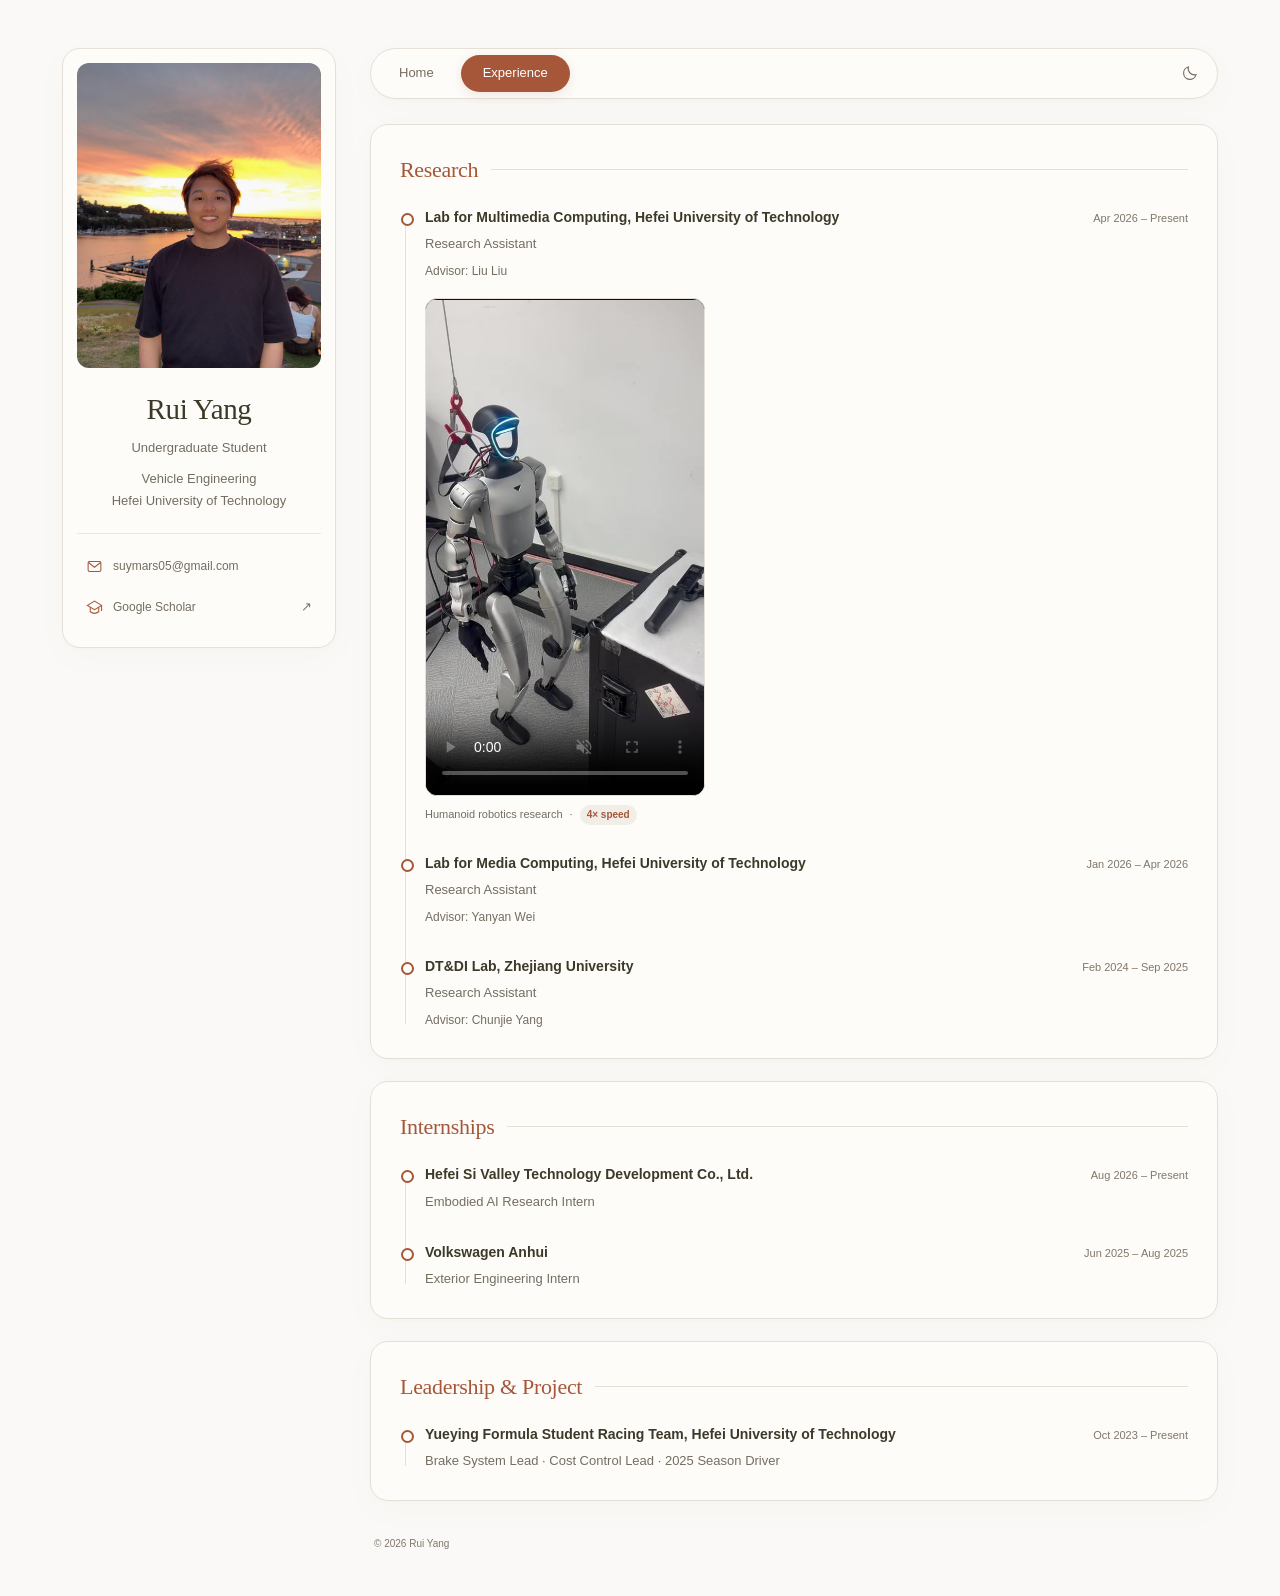
==== commit 72f1ae7f: "Add files via upload" ====
--- a/experience.html
+++ b/experience.html
@@ -6,11 +6,11 @@
 <div class="main-column"><nav class="page-nav" aria-label="Main navigation"><a href="index.html" >Home</a><a href="experience.html" aria-current="page">Experience</a><button id="themeToggle" aria-label="Toggle dark theme" aria-pressed="false" title="Toggle color theme"><svg viewBox="0 0 24 24" fill="none" stroke="currentColor" stroke-width="1.5" aria-hidden="true"><path d="M20 14.2A8.4 8.4 0 0 1 9.8 4a8.4 8.4 0 1 0 10.2 10.2Z"/></svg></button></nav>
 <main id="main"><section class="module" id="research"><h2>Research</h2><div class="timeline">
 <article class="timeline-item"><div class="entry-heading"><h3>Lab for Multimedia Computing, Hefei University of Technology</h3><span class="date">Apr 2026 – Present</span></div><p class="role">Research Assistant</p><p class="advisor">Advisor: <a href="https://hfut-liuliu.com/" target="_blank" rel="noopener">Liu Liu</a></p><figure class="research-media">
-<video class="research-video" controls playsinline muted preload="metadata" poster="assets/humanoid-research-poster.jpg" width="540" height="960" aria-label="Humanoid robotics research demonstration at two times speed">
-<source src="assets/humanoid-research-2x.mp4" type="video/mp4">
-Your browser does not support embedded video. <a href="assets/humanoid-research-2x.mp4">Watch the video</a>.
+<video class="research-video" controls playsinline muted preload="metadata" poster="assets/humanoid-research-poster.jpg" width="540" height="960" aria-label="Humanoid robotics research demonstration at four times speed">
+<source src="assets/humanoid-research-4x.mp4" type="video/mp4">
+Your browser does not support embedded video. <a href="assets/humanoid-research-4x.mp4">Watch the video</a>.
 </video>
-<figcaption>Humanoid robotics research <span aria-hidden="true">·</span> <span class="video-speed">2× speed</span></figcaption>
+<figcaption>Humanoid robotics research <span aria-hidden="true">·</span> <span class="video-speed">4× speed</span></figcaption>
 </figure></article>
 <article class="timeline-item"><div class="entry-heading"><h3>Lab for Media Computing, Hefei University of Technology</h3><span class="date">Jan 2026 – Apr 2026</span></div><p class="role">Research Assistant</p><p class="advisor">Advisor: <a href="https://faculty.hfut.edu.cn/weiyanyan/zh_CN/index.htm" target="_blank" rel="noopener">Yanyan Wei</a></p></article>
 <article class="timeline-item"><div class="entry-heading"><h3>DT&amp;DI Lab, Zhejiang University</h3><span class="date">Feb 2024 – Sep 2025</span></div><p class="role">Research Assistant</p><p class="advisor">Advisor: <a href="https://person.zju.edu.cn/cjyang" target="_blank" rel="noopener">Chunjie Yang</a></p></article>
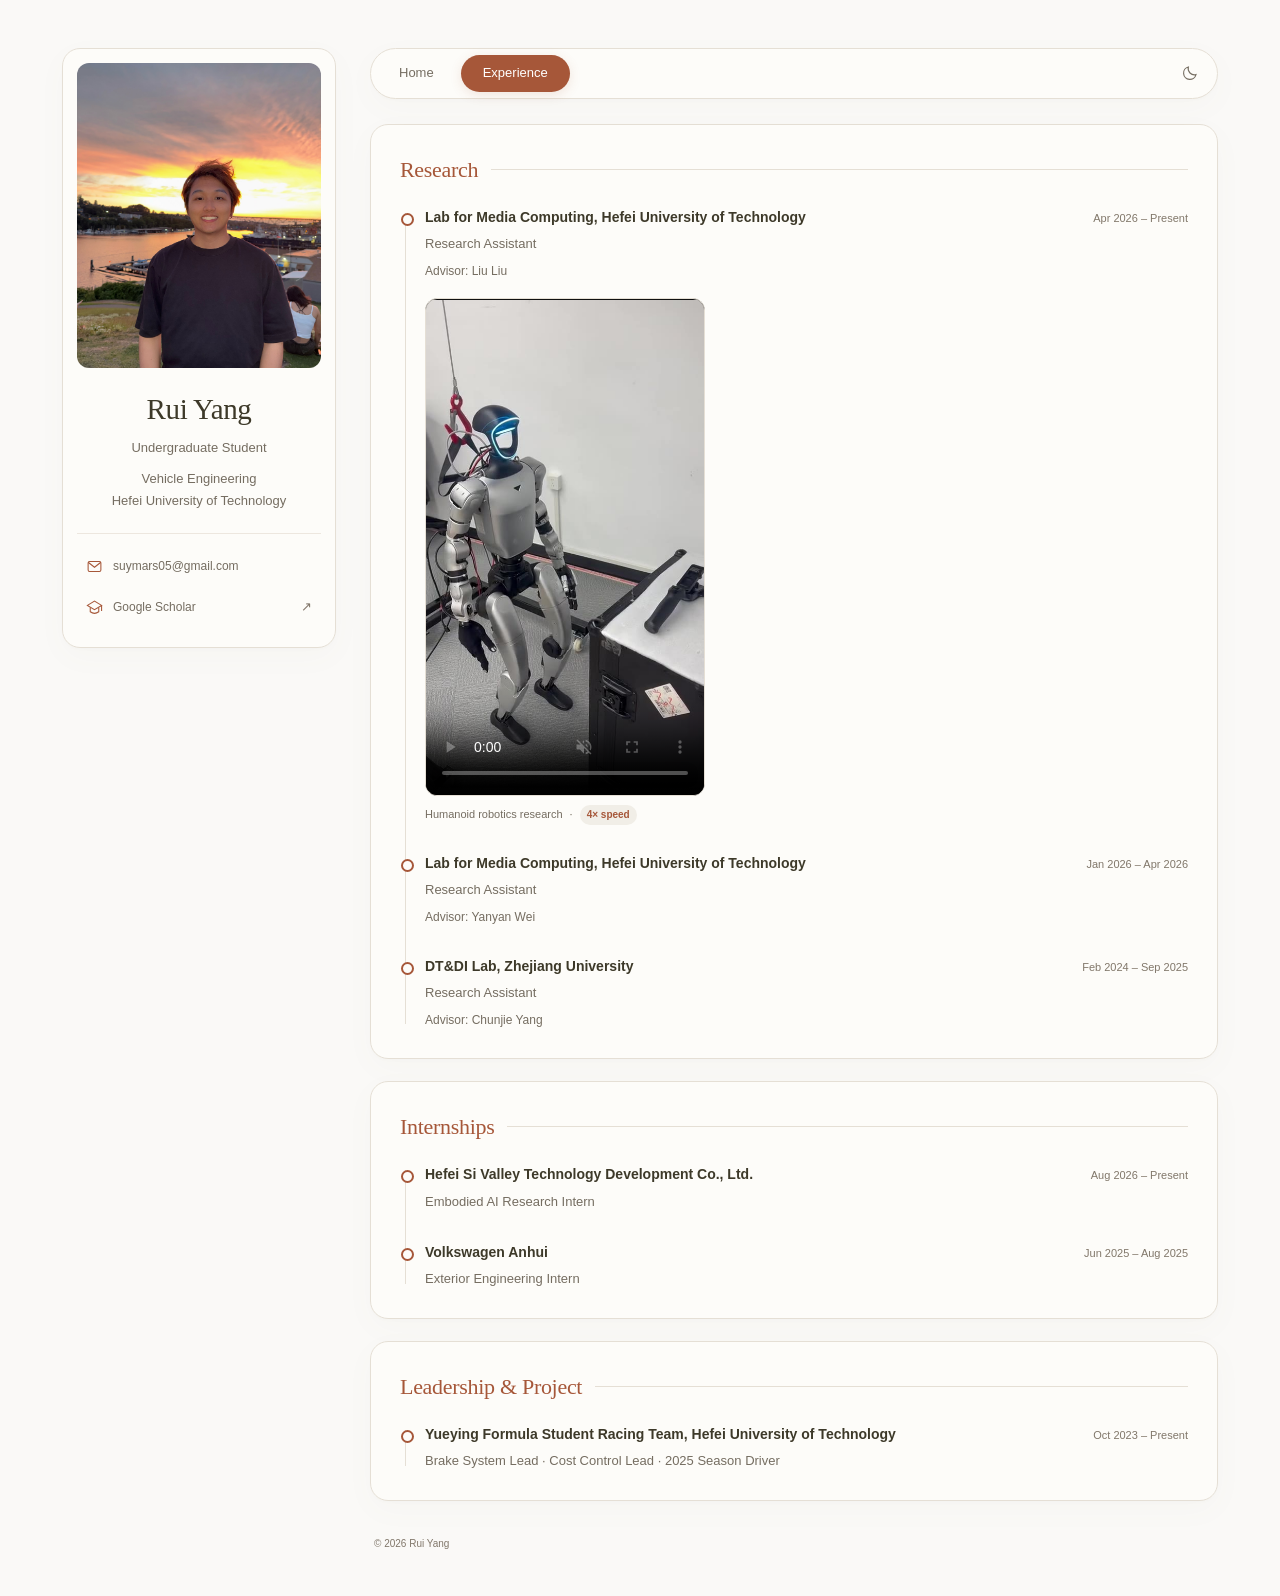
==== commit 1d2c1966: "Add files via upload" ====
--- a/experience.html
+++ b/experience.html
@@ -5,7 +5,7 @@
 <aside class="sidebar" aria-label="About Rui Yang"><div class="profile-card"><img class="portrait" src="assets/rui-yang.jpg" alt="Rui Yang at sunset" width="3024" height="4032"><h1>Rui Yang</h1><p class="profile-role">Undergraduate Student</p><p class="profile-affiliation">Vehicle Engineering<br>Hefei University of Technology</p><div class="profile-links"><a href="mailto:suymars05@gmail.com"><svg viewBox="0 0 24 24" fill="none" stroke="currentColor" stroke-width="1.5" aria-hidden="true"><rect x="3" y="5" width="18" height="14" rx="2"/><path d="m3 6 9 7 9-7"/></svg><span>suymars05@gmail.com</span></a><a href="https://scholar.google.com/citations?hl=en&amp;user=213I5AwAAAAJ" target="_blank" rel="noopener"><svg viewBox="0 0 24 24" fill="none" stroke="currentColor" stroke-width="1.5" aria-hidden="true"><path d="m2 9 10-6 10 6-10 6-10-6Z"/><path d="M6 12v6c4 3 8 3 12 0v-6M22 9v8"/></svg><span>Google Scholar</span><span class="link-arrow" aria-hidden="true">↗</span></a></div></div></aside>
 <div class="main-column"><nav class="page-nav" aria-label="Main navigation"><a href="index.html" >Home</a><a href="experience.html" aria-current="page">Experience</a><button id="themeToggle" aria-label="Toggle dark theme" aria-pressed="false" title="Toggle color theme"><svg viewBox="0 0 24 24" fill="none" stroke="currentColor" stroke-width="1.5" aria-hidden="true"><path d="M20 14.2A8.4 8.4 0 0 1 9.8 4a8.4 8.4 0 1 0 10.2 10.2Z"/></svg></button></nav>
 <main id="main"><section class="module" id="research"><h2>Research</h2><div class="timeline">
-<article class="timeline-item"><div class="entry-heading"><h3>Lab for Multimedia Computing, Hefei University of Technology</h3><span class="date">Apr 2026 – Present</span></div><p class="role">Research Assistant</p><p class="advisor">Advisor: <a href="https://hfut-liuliu.com/" target="_blank" rel="noopener">Liu Liu</a></p><figure class="research-media">
+<article class="timeline-item"><div class="entry-heading"><h3>Lab for Media Computing, Hefei University of Technology</h3><span class="date">Apr 2026 – Present</span></div><p class="role">Research Assistant</p><p class="advisor">Advisor: <a href="https://hfut-liuliu.com/" target="_blank" rel="noopener">Liu Liu</a></p><figure class="research-media">
 <video class="research-video" controls playsinline muted preload="metadata" poster="assets/humanoid-research-poster.jpg" width="540" height="960" aria-label="Humanoid robotics research demonstration at four times speed">
 <source src="assets/humanoid-research-4x.mp4" type="video/mp4">
 Your browser does not support embedded video. <a href="assets/humanoid-research-4x.mp4">Watch the video</a>.
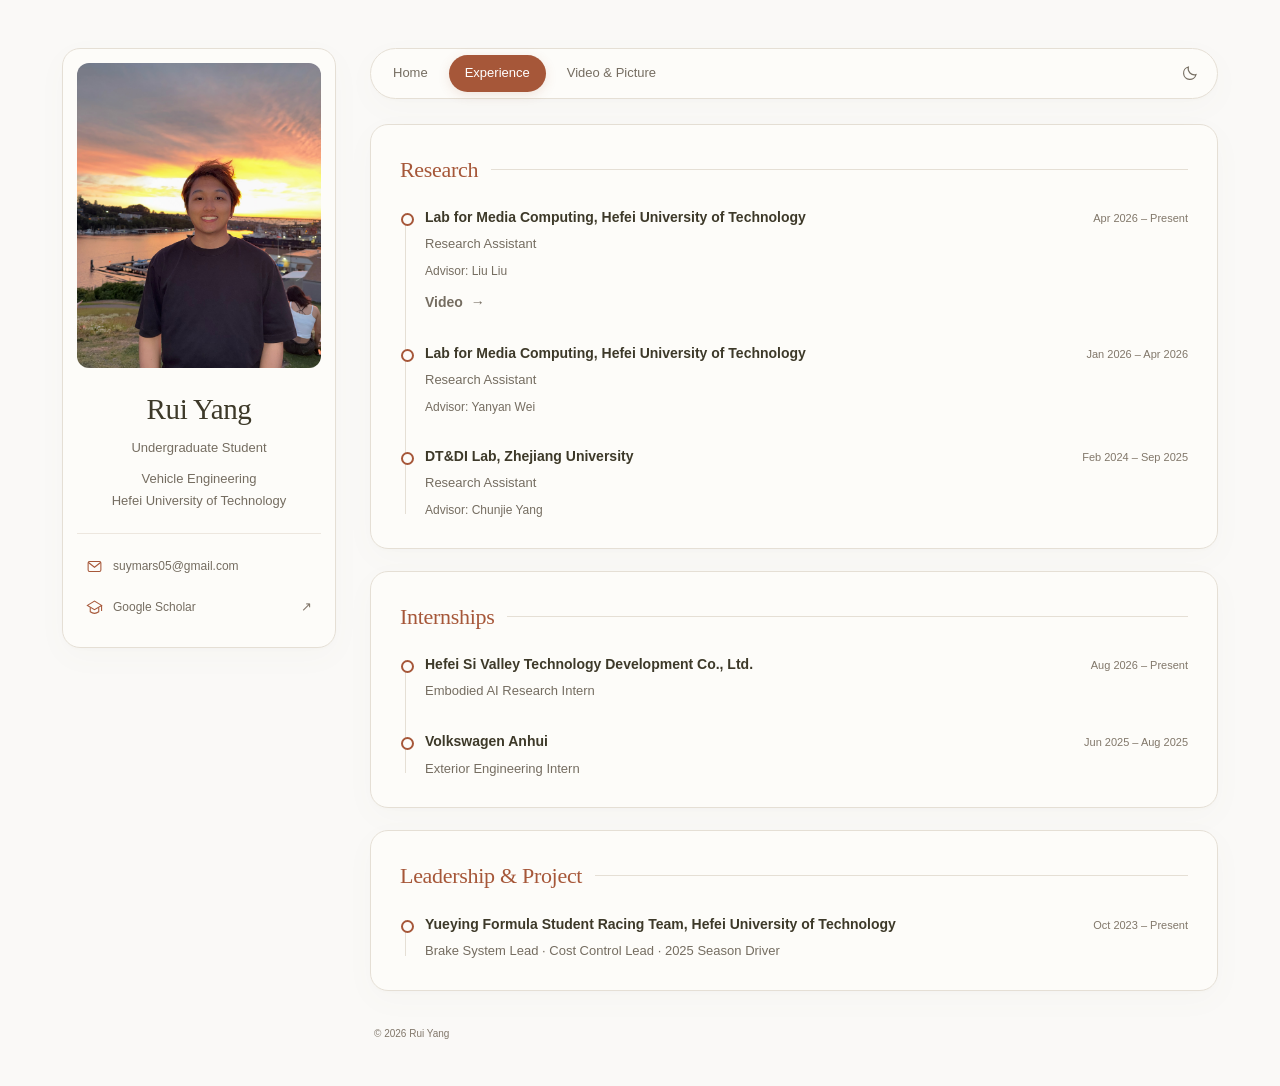
==== commit b86cef3c: "Add files via upload" ====
--- a/experience.html
+++ b/experience.html
@@ -1,17 +1,11 @@
 <!doctype html>
 <html lang="en" data-theme="light">
-<head><meta charset="utf-8"><meta name="viewport" content="width=device-width, initial-scale=1"><meta name="description" content="Rui Yang, a Vehicle Engineering undergraduate at Hefei University of Technology, working on humanoid robotics, whole-body control and embodied intelligence."><meta name="theme-color" content="#faf9f7"><title>Rui Yang | Experience</title><link rel="icon" href="assets/favicon.svg" type="image/svg+xml"><link rel="stylesheet" href="assets/rui.css?v=no-underline-20261020"><script src="assets/app.js" defer></script><link rel="stylesheet" href="assets/research-video.css?v=20261022"></head>
+<head><meta charset="utf-8"><meta name="viewport" content="width=device-width, initial-scale=1"><meta name="description" content="Rui Yang, a Vehicle Engineering undergraduate at Hefei University of Technology, working on humanoid robotics, whole-body control and embodied intelligence."><meta name="theme-color" content="#faf9f7"><title>Rui Yang | Experience</title><link rel="icon" href="assets/favicon.svg" type="image/svg+xml"><link rel="stylesheet" href="assets/rui.css?v=no-underline-20261020"><script src="assets/app.js" defer></script><link rel="stylesheet" href="assets/media-page.css?v=20261023"></head>
 <body><a class="skip-link" href="#main">Skip to content</a><div class="site-layout">
 <aside class="sidebar" aria-label="About Rui Yang"><div class="profile-card"><img class="portrait" src="assets/rui-yang.jpg" alt="Rui Yang at sunset" width="3024" height="4032"><h1>Rui Yang</h1><p class="profile-role">Undergraduate Student</p><p class="profile-affiliation">Vehicle Engineering<br>Hefei University of Technology</p><div class="profile-links"><a href="mailto:suymars05@gmail.com"><svg viewBox="0 0 24 24" fill="none" stroke="currentColor" stroke-width="1.5" aria-hidden="true"><rect x="3" y="5" width="18" height="14" rx="2"/><path d="m3 6 9 7 9-7"/></svg><span>suymars05@gmail.com</span></a><a href="https://scholar.google.com/citations?hl=en&amp;user=213I5AwAAAAJ" target="_blank" rel="noopener"><svg viewBox="0 0 24 24" fill="none" stroke="currentColor" stroke-width="1.5" aria-hidden="true"><path d="m2 9 10-6 10 6-10 6-10-6Z"/><path d="M6 12v6c4 3 8 3 12 0v-6M22 9v8"/></svg><span>Google Scholar</span><span class="link-arrow" aria-hidden="true">↗</span></a></div></div></aside>
-<div class="main-column"><nav class="page-nav" aria-label="Main navigation"><a href="index.html" >Home</a><a href="experience.html" aria-current="page">Experience</a><button id="themeToggle" aria-label="Toggle dark theme" aria-pressed="false" title="Toggle color theme"><svg viewBox="0 0 24 24" fill="none" stroke="currentColor" stroke-width="1.5" aria-hidden="true"><path d="M20 14.2A8.4 8.4 0 0 1 9.8 4a8.4 8.4 0 1 0 10.2 10.2Z"/></svg></button></nav>
+<div class="main-column"><nav class="page-nav" aria-label="Main navigation"><a href="index.html">Home</a><a href="experience.html" aria-current="page">Experience</a><a href="media.html">Video &amp; Picture</a><button id="themeToggle" aria-label="Toggle dark theme" aria-pressed="false" title="Toggle color theme"><svg viewBox="0 0 24 24" fill="none" stroke="currentColor" stroke-width="1.5" aria-hidden="true"><path d="M20 14.2A8.4 8.4 0 0 1 9.8 4a8.4 8.4 0 1 0 10.2 10.2Z"/></svg></button></nav>
 <main id="main"><section class="module" id="research"><h2>Research</h2><div class="timeline">
-<article class="timeline-item"><div class="entry-heading"><h3>Lab for Media Computing, Hefei University of Technology</h3><span class="date">Apr 2026 – Present</span></div><p class="role">Research Assistant</p><p class="advisor">Advisor: <a href="https://hfut-liuliu.com/" target="_blank" rel="noopener">Liu Liu</a></p><figure class="research-media">
-<video class="research-video" controls playsinline muted preload="metadata" poster="assets/humanoid-research-poster.jpg" width="540" height="960" aria-label="Humanoid robotics research demonstration at four times speed">
-<source src="assets/humanoid-research-4x.mp4" type="video/mp4">
-Your browser does not support embedded video. <a href="assets/humanoid-research-4x.mp4">Watch the video</a>.
-</video>
-<figcaption>Humanoid robotics research <span aria-hidden="true">·</span> <span class="video-speed">4× speed</span></figcaption>
-</figure></article>
+<article class="timeline-item" id="liu-liu-research"><div class="entry-heading"><h3>Lab for Media Computing, Hefei University of Technology</h3><span class="date">Apr 2026 – Present</span></div><p class="role">Research Assistant</p><p class="advisor">Advisor: <a href="https://hfut-liuliu.com/" target="_blank" rel="noopener">Liu Liu</a></p><p class="project-media-link"><a href="media.html#liu-liu-video" aria-label="Watch the Liu Liu research project video">Video <span aria-hidden="true">→</span></a></p></article>
 <article class="timeline-item"><div class="entry-heading"><h3>Lab for Media Computing, Hefei University of Technology</h3><span class="date">Jan 2026 – Apr 2026</span></div><p class="role">Research Assistant</p><p class="advisor">Advisor: <a href="https://faculty.hfut.edu.cn/weiyanyan/zh_CN/index.htm" target="_blank" rel="noopener">Yanyan Wei</a></p></article>
 <article class="timeline-item"><div class="entry-heading"><h3>DT&amp;DI Lab, Zhejiang University</h3><span class="date">Feb 2024 – Sep 2025</span></div><p class="role">Research Assistant</p><p class="advisor">Advisor: <a href="https://person.zju.edu.cn/cjyang" target="_blank" rel="noopener">Chunjie Yang</a></p></article>
 </div></section><section class="module" id="internships"><h2>Internships</h2><div class="timeline"><article class="timeline-item"><div class="entry-heading"><h3>Hefei Si Valley Technology Development Co., Ltd.</h3><span class="date">Aug 2026 – Present</span></div><p class="role">Embodied AI Research Intern</p></article><article class="timeline-item"><div class="entry-heading"><h3>Volkswagen Anhui</h3><span class="date">Jun 2025 – Aug 2025</span></div><p class="role">Exterior Engineering Intern</p></article></div></section><section class="module" id="leadership"><h2>Leadership &amp; Project</h2><div class="timeline"><article class="timeline-item"><div class="entry-heading"><h3>Yueying Formula Student Racing Team, Hefei University of Technology</h3><span class="date">Oct 2023 – Present</span></div><p class="role">Brake System Lead · Cost Control Lead · 2025 Season Driver</p></article></div></section></main><footer><span>© 2026 Rui Yang</span></footer></div></div></body></html>
--- a/assets/media-page.css
+++ b/assets/media-page.css
@@ -0,0 +1,12 @@
+.page-nav>a{white-space:nowrap;padding:8px 16px}
+.project-media-link{margin-top:8px!important}.project-media-link a{font-weight:550!important}.project-media-link span{margin-left:4px}
+.media-intro p{margin:0}.media-project{scroll-margin-top:100px}.media-project:target{border-color:var(--accent)}
+.media-project-grid{display:grid;grid-template-columns:minmax(0,280px) minmax(0,1fr);gap:28px;align-items:start}
+.media-project .research-media{margin:0;width:100%}.media-project-details h3{margin:0 0 8px;font-size:16px;line-height:1.6;font-weight:600}.media-project-details p{font-size:13px}.media-project-details .date{font-size:11px}.media-project-details .media-back{margin-top:22px}
+@media(max-width:900px){.media-project-grid{grid-template-columns:minmax(0,1fr)}.media-project-details{grid-row:1}.media-project .research-media{max-width:280px}}
+@media(max-width:650px){.page-nav{gap:2px}.page-nav>a{padding:8px 10px;font-size:11px}#themeToggle{width:30px;height:30px;flex:none;margin-right:0}.media-project-grid{gap:18px}.media-project .research-media{max-width:240px}}
+@media(max-width:360px){.page-nav>a{padding:8px 7px;font-size:10px}}
+
+.media-project:focus{outline:2px solid var(--accent);outline-offset:3px}
+
+#liu-liu-research{scroll-margin-top:100px}
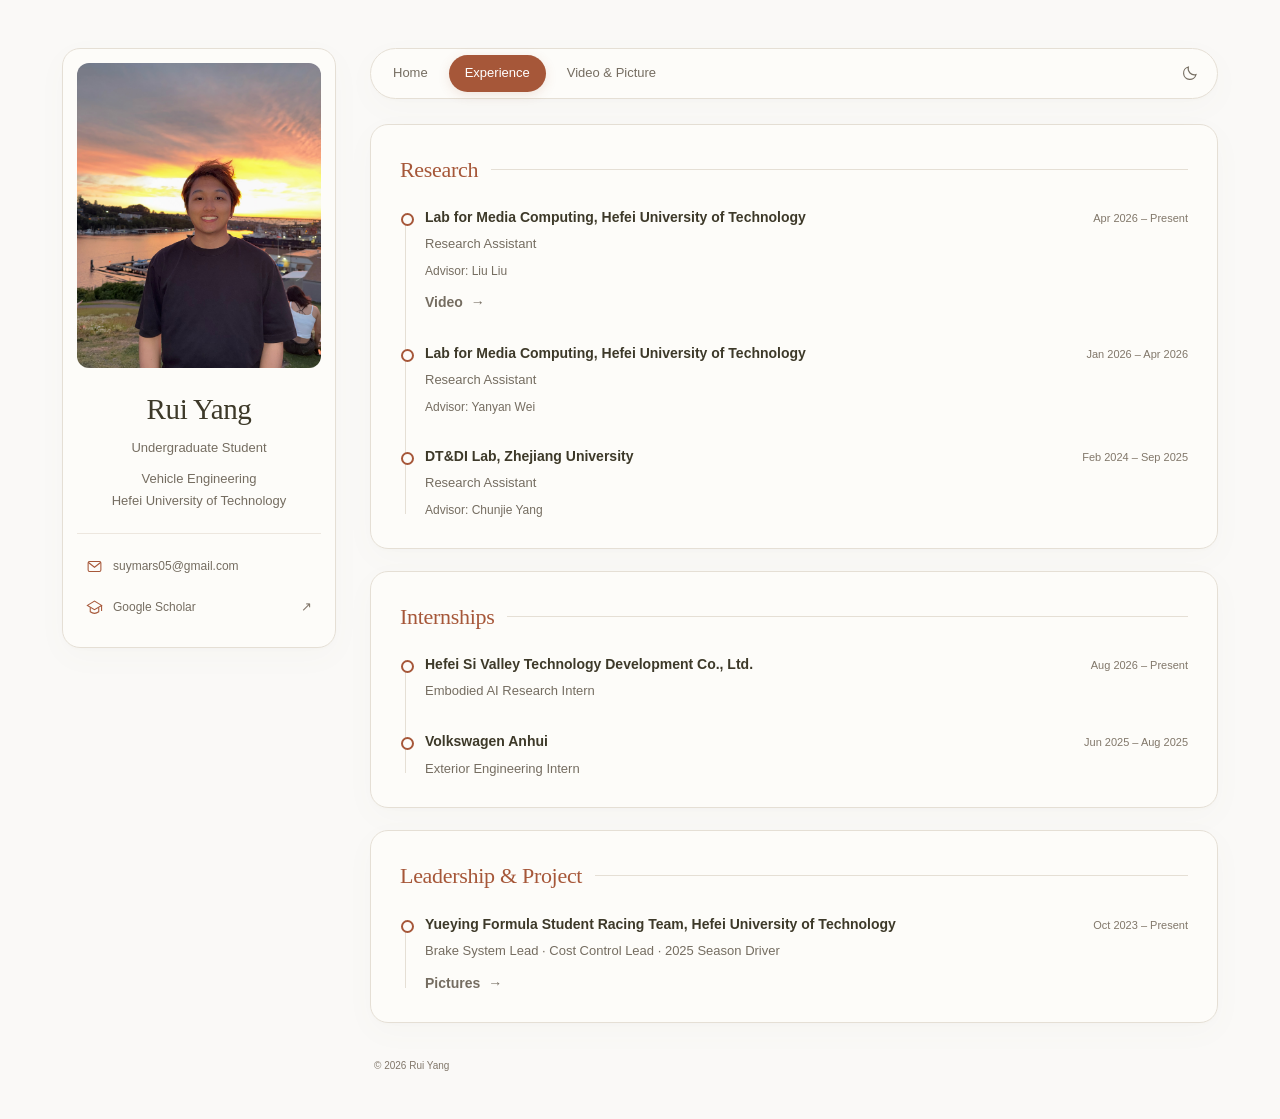
==== commit aee76e55: "Add files via upload" ====
--- a/experience.html
+++ b/experience.html
@@ -1,6 +1,6 @@
 <!doctype html>
 <html lang="en" data-theme="light">
-<head><meta charset="utf-8"><meta name="viewport" content="width=device-width, initial-scale=1"><meta name="description" content="Rui Yang, a Vehicle Engineering undergraduate at Hefei University of Technology, working on humanoid robotics, whole-body control and embodied intelligence."><meta name="theme-color" content="#faf9f7"><title>Rui Yang | Experience</title><link rel="icon" href="assets/favicon.svg" type="image/svg+xml"><link rel="stylesheet" href="assets/rui.css?v=no-underline-20261020"><script src="assets/app.js" defer></script><link rel="stylesheet" href="assets/media-page.css?v=20261023"></head>
+<head><meta charset="utf-8"><meta name="viewport" content="width=device-width, initial-scale=1"><meta name="description" content="Rui Yang, a Vehicle Engineering undergraduate at Hefei University of Technology, working on humanoid robotics, whole-body control and embodied intelligence."><meta name="theme-color" content="#faf9f7"><title>Rui Yang | Experience</title><link rel="icon" href="assets/favicon.svg" type="image/svg+xml"><link rel="stylesheet" href="assets/rui.css?v=no-underline-20261020"><script src="assets/app.js" defer></script><link rel="stylesheet" href="assets/media-page.css?v=20261023-racing"></head>
 <body><a class="skip-link" href="#main">Skip to content</a><div class="site-layout">
 <aside class="sidebar" aria-label="About Rui Yang"><div class="profile-card"><img class="portrait" src="assets/rui-yang.jpg" alt="Rui Yang at sunset" width="3024" height="4032"><h1>Rui Yang</h1><p class="profile-role">Undergraduate Student</p><p class="profile-affiliation">Vehicle Engineering<br>Hefei University of Technology</p><div class="profile-links"><a href="mailto:suymars05@gmail.com"><svg viewBox="0 0 24 24" fill="none" stroke="currentColor" stroke-width="1.5" aria-hidden="true"><rect x="3" y="5" width="18" height="14" rx="2"/><path d="m3 6 9 7 9-7"/></svg><span>suymars05@gmail.com</span></a><a href="https://scholar.google.com/citations?hl=en&amp;user=213I5AwAAAAJ" target="_blank" rel="noopener"><svg viewBox="0 0 24 24" fill="none" stroke="currentColor" stroke-width="1.5" aria-hidden="true"><path d="m2 9 10-6 10 6-10 6-10-6Z"/><path d="M6 12v6c4 3 8 3 12 0v-6M22 9v8"/></svg><span>Google Scholar</span><span class="link-arrow" aria-hidden="true">↗</span></a></div></div></aside>
 <div class="main-column"><nav class="page-nav" aria-label="Main navigation"><a href="index.html">Home</a><a href="experience.html" aria-current="page">Experience</a><a href="media.html">Video &amp; Picture</a><button id="themeToggle" aria-label="Toggle dark theme" aria-pressed="false" title="Toggle color theme"><svg viewBox="0 0 24 24" fill="none" stroke="currentColor" stroke-width="1.5" aria-hidden="true"><path d="M20 14.2A8.4 8.4 0 0 1 9.8 4a8.4 8.4 0 1 0 10.2 10.2Z"/></svg></button></nav>
@@ -8,4 +8,4 @@
 <article class="timeline-item" id="liu-liu-research"><div class="entry-heading"><h3>Lab for Media Computing, Hefei University of Technology</h3><span class="date">Apr 2026 – Present</span></div><p class="role">Research Assistant</p><p class="advisor">Advisor: <a href="https://hfut-liuliu.com/" target="_blank" rel="noopener">Liu Liu</a></p><p class="project-media-link"><a href="media.html#liu-liu-video" aria-label="Watch the Liu Liu research project video">Video <span aria-hidden="true">→</span></a></p></article>
 <article class="timeline-item"><div class="entry-heading"><h3>Lab for Media Computing, Hefei University of Technology</h3><span class="date">Jan 2026 – Apr 2026</span></div><p class="role">Research Assistant</p><p class="advisor">Advisor: <a href="https://faculty.hfut.edu.cn/weiyanyan/zh_CN/index.htm" target="_blank" rel="noopener">Yanyan Wei</a></p></article>
 <article class="timeline-item"><div class="entry-heading"><h3>DT&amp;DI Lab, Zhejiang University</h3><span class="date">Feb 2024 – Sep 2025</span></div><p class="role">Research Assistant</p><p class="advisor">Advisor: <a href="https://person.zju.edu.cn/cjyang" target="_blank" rel="noopener">Chunjie Yang</a></p></article>
-</div></section><section class="module" id="internships"><h2>Internships</h2><div class="timeline"><article class="timeline-item"><div class="entry-heading"><h3>Hefei Si Valley Technology Development Co., Ltd.</h3><span class="date">Aug 2026 – Present</span></div><p class="role">Embodied AI Research Intern</p></article><article class="timeline-item"><div class="entry-heading"><h3>Volkswagen Anhui</h3><span class="date">Jun 2025 – Aug 2025</span></div><p class="role">Exterior Engineering Intern</p></article></div></section><section class="module" id="leadership"><h2>Leadership &amp; Project</h2><div class="timeline"><article class="timeline-item"><div class="entry-heading"><h3>Yueying Formula Student Racing Team, Hefei University of Technology</h3><span class="date">Oct 2023 – Present</span></div><p class="role">Brake System Lead · Cost Control Lead · 2025 Season Driver</p></article></div></section></main><footer><span>© 2026 Rui Yang</span></footer></div></div></body></html>
+</div></section><section class="module" id="internships"><h2>Internships</h2><div class="timeline"><article class="timeline-item"><div class="entry-heading"><h3>Hefei Si Valley Technology Development Co., Ltd.</h3><span class="date">Aug 2026 – Present</span></div><p class="role">Embodied AI Research Intern</p></article><article class="timeline-item"><div class="entry-heading"><h3>Volkswagen Anhui</h3><span class="date">Jun 2025 – Aug 2025</span></div><p class="role">Exterior Engineering Intern</p></article></div></section><section class="module" id="leadership"><h2>Leadership &amp; Project</h2><div class="timeline"><article class="timeline-item" id="yueying-experience"><div class="entry-heading"><h3>Yueying Formula Student Racing Team, Hefei University of Technology</h3><span class="date">Oct 2023 – Present</span></div><p class="role">Brake System Lead · Cost Control Lead · 2025 Season Driver</p><p class="project-media-link"><a href="media.html#yueying-pictures">Pictures <span aria-hidden="true">→</span></a></p></article></div></section></main><footer><span>© 2026 Rui Yang</span></footer></div></div></body></html>
--- a/assets/media-page.css
+++ b/assets/media-page.css
@@ -10,3 +10,13 @@
 .media-project:focus{outline:2px solid var(--accent);outline-offset:3px}
 
 #liu-liu-research{scroll-margin-top:100px}
+
+#yueying-experience{scroll-margin-top:100px}
+.photo-grid{display:grid;grid-template-columns:repeat(2,minmax(0,1fr));gap:20px}
+.photo-grid figure{margin:0;min-width:0}
+.photo-grid a{display:block;border-radius:12px;overflow:hidden}
+.photo-grid a:focus-visible{outline:2px solid var(--accent);outline-offset:4px}
+.photo-grid img{display:block;width:100%;height:auto}
+.photo-grid figcaption{margin-top:10px;font-size:12px;line-height:1.6;color:var(--muted)}
+.racing-gallery .media-back{margin:20px 0 0;font-size:13px}
+@media(max-width:650px){.photo-grid{grid-template-columns:minmax(0,1fr)}}
